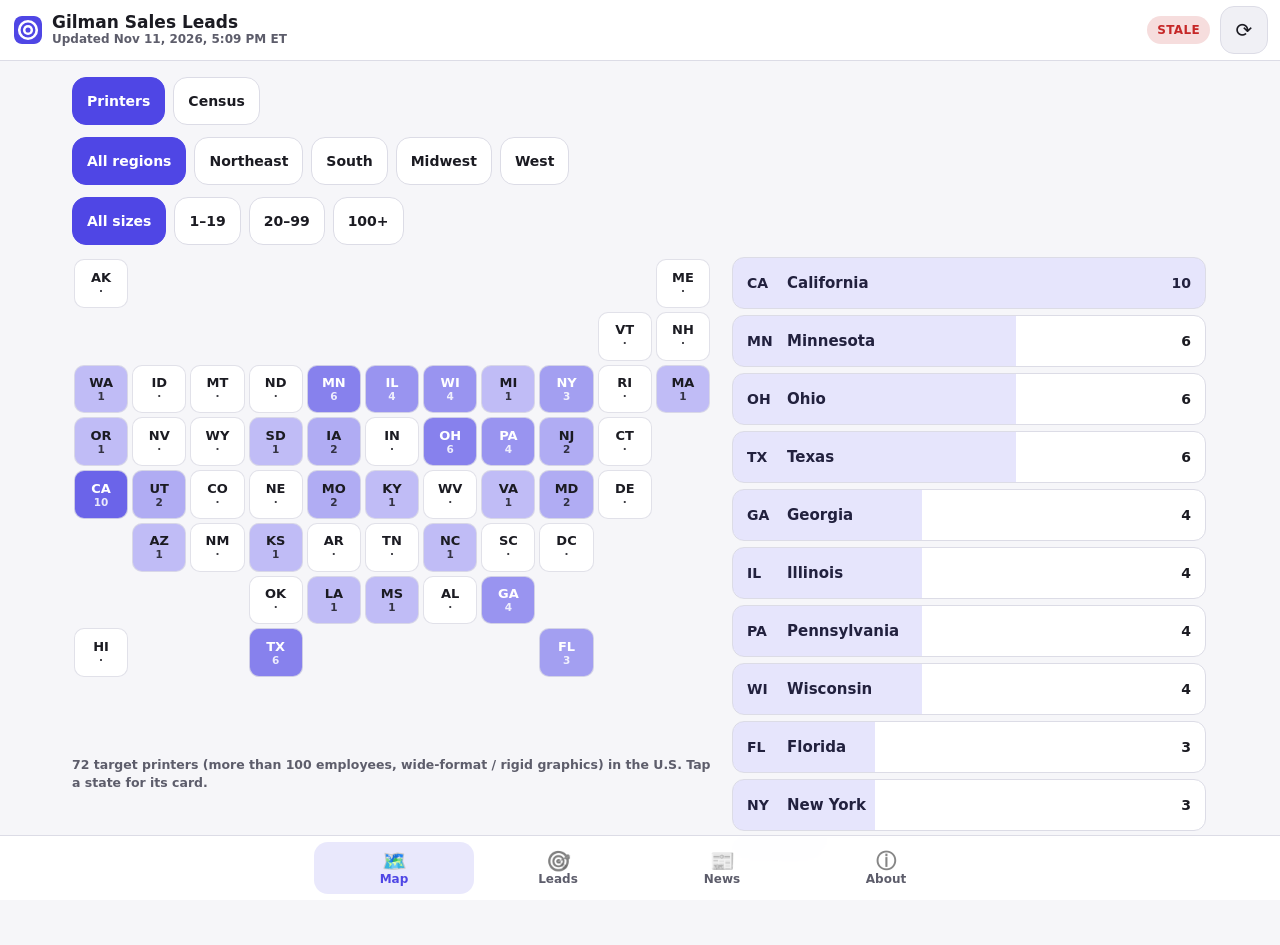
==== index.html @ c1526075 "Gilman Sales Leads v1" ====
<!doctype html>
<html lang="en">
<head>
<meta charset="utf-8">
<meta name="viewport" content="width=device-width, initial-scale=1, viewport-fit=cover">
<title>Gilman Sales Leads</title>
<meta name="description" content="Target printers, end users and chain-store news by state. Public-source facts only.">
<meta name="theme-color" content="#4f46e5" media="(prefers-color-scheme: light)">
<meta name="theme-color" content="#16161d" media="(prefers-color-scheme: dark)">
<meta name="apple-mobile-web-app-capable" content="yes">
<meta name="mobile-web-app-capable" content="yes">
<meta name="apple-mobile-web-app-title" content="Sales Leads">
<meta name="apple-mobile-web-app-status-bar-style" content="default">
<link rel="manifest" href="manifest.webmanifest">
<link rel="icon" href="icons/icon.svg" type="image/svg+xml">
<link rel="apple-touch-icon" href="icons/apple-touch-icon.png">
<link rel="stylesheet" href="app.css">
<script>try{var t=localStorage.getItem('slaTheme');document.documentElement.dataset.theme=(t==='light'||t==='dark')?t:(matchMedia('(prefers-color-scheme: dark)').matches?'dark':'light');}catch(e){}</script>
</head>
<body>
<header id="ah">
  <img src="icons/icon.svg" alt="" width="28" height="28">
  <div class="ah-t"><h1>Gilman Sales Leads</h1><span id="slUpdated" class="ah-meta">Loading…</span></div>
  <span id="slStale" class="stale-badge" title="The data file is more than 36 hours old">Stale</span>
  <button type="button" class="ibtn" id="slRefresh" aria-label="Refresh data" title="Refresh now">⟳</button>
</header>
<div id="slOffline" class="offline-note" role="status">Showing the last saved copy. The live file could not be reached, so connect to the internet to refresh.</div>

<main id="main">
  <section id="view-map" class="view" aria-label="Map">
    <div class="map-top"><div class="seg" id="slMetric" aria-label="Color the map by"></div><div class="seg" id="slMapMode" aria-label="Map or list"></div></div>
    <div class="seg" id="slRegion" aria-label="Region"></div>
    <div class="seg" id="slSize" aria-label="Census size class (employees)"></div>
    <div class="map-wrap" id="slMapWrap"><div class="map" id="slMap" role="group" aria-label="State tile map"></div></div>
    <p class="fine pan-hint" id="slPanHint">Swipe the map sideways for the East Coast, or tap List.</p>
    <ul class="state-list" id="slStateList" aria-label="States" hidden></ul>
    <p class="fine" id="slMapNote"></p>
  </section>

  <section id="view-leads" class="view" aria-label="Leads" hidden>
    <div class="tools">
      <select id="slFProduct" aria-label="Filter by Gilman product"></select>
      <select id="slFState" aria-label="Filter by state"></select>
      <select id="slFTier" aria-label="Filter by tier"></select>
      <select id="slFType" aria-label="Filter by end-user type"></select>
      <button type="button" class="btn" id="slFEvid" aria-pressed="false">With end user only</button>
      <button type="button" class="btn" id="slExport">Export CSV</button>
      <button type="button" class="btn" id="slShare" hidden>Share CSV</button>
    </div>
    <p class="fine" id="slLeadCount"></p>
    <div class="table-wrap" id="slTableWrap"><table class="ltable" id="slLeadTable">
      <thead><tr><th>Gilman product</th><th>Printer</th><th>End user</th><th>Strength</th><th>Source</th></tr></thead>
      <tbody id="slLeadBody"></tbody></table></div>
    <ul class="lcards" id="slLeadCards" aria-label="Leads"></ul>
  </section>

  <section id="view-news" class="view" aria-label="News" hidden>
    <div class="tools">
      <select id="slNState" aria-label="Filter news by state"></select>
      <select id="slNType" aria-label="Filter news by type"></select>
      <select id="slNSeg" aria-label="Filter news by segment"></select>
    </div>
    <p class="fine" id="slNewsCount"></p>
    <ul class="news" id="slNewsList"></ul>
  </section>

  <section id="view-about" class="view" aria-label="About" hidden>
    <div class="about-card">
      <img src="icons/icon.svg" alt="" width="56" height="56">
      <div><h2>Gilman Sales Leads</h2><p class="fine">Version <b id="slVersion"></b> · data updated <b id="slAboutUpdated">—</b></p></div>
    </div>
    <dl class="kv" id="slAboutStats"></dl>
    <h3>Appearance</h3>
    <div class="seg" id="slTheme" aria-label="Theme"></div>
    <h3>Sources</h3>
    <ul class="sources" id="slSources"></ul>
    <p class="fine">Tiers: A = the printer's own site shows rigid-board or flatbed work; B = site shows POP, display or sign graphics; C = on the Wide-format Impressions list but the site could not be checked. Strength: case study and project pages are stronger evidence than a logo on a client wall. Every product fit is a suggestion.</p>
    <h3>Install on your phone</h3>
    <p class="fine"><b>Android (Chrome):</b> open the link, tap the ⋮ menu, then “Install app” (or “Add to Home screen”). It opens full screen from its own icon and works offline. <b>iPhone / iPad (Safari):</b> tap Share, then “Add to Home Screen”.</p>
    <h3>Legal</h3>
    <p class="notice" id="slNotice"></p>
    <p class="fine">Public-source facts only, each with a source link. No contact names, emails, phone numbers or private notes are stored.</p>
  </section>
</main>

<div id="sheetBack" hidden></div>
<aside id="slCard" class="sheet" role="dialog" aria-modal="false" aria-label="State card" hidden></aside>

<nav id="tabs" role="tablist" aria-label="Sections">
  <button type="button" role="tab" data-tab="map"><i aria-hidden="true">🗺️</i><span>Map</span></button>
  <button type="button" role="tab" data-tab="leads"><i aria-hidden="true">🎯</i><span>Leads</span></button>
  <button type="button" role="tab" data-tab="news"><i aria-hidden="true">📰</i><span>News</span></button>
  <button type="button" role="tab" data-tab="about"><i aria-hidden="true">ⓘ</i><span>About</span></button>
</nav>
<div id="toast" role="status" aria-live="polite" hidden></div>
<script src="app.js"></script>
</body>
</html>
---- app.css ----
/* Gilman Sales Leads v1 — phone-first (Android + iOS), iPad two-pane. Tap targets ≥ 48px (Android 48dp). */
:root {
  --bg: #f6f6f9; --surface: #ffffff; --surface2: #f0f0f5; --text: #1b1b22; --muted: #5d5d6b; --line: #dcdce6;
  --accent: #4f46e5; --accent-ink: #ffffff; --danger: #c62828; --tap: 48px;
  --sat: env(safe-area-inset-top, 0px); --sab: env(safe-area-inset-bottom, 0px); --sal: env(safe-area-inset-left, 0px); --sar: env(safe-area-inset-right, 0px);
  --tabh: 64px; --font: system-ui, -apple-system, "Segoe UI", Roboto, "Noto Sans", sans-serif;
  color-scheme: light;
}
:root[data-theme="dark"] {
  --bg: #0f0f14; --surface: #18181f; --surface2: #23232c; --text: #ececf1; --muted: #a6a6b5; --line: #33333f;
  --accent: #7c74ff; --danger: #ff6b6b; color-scheme: dark;
}
* { box-sizing: border-box; -webkit-tap-highlight-color: transparent; }
html { -webkit-text-size-adjust: 100%; text-size-adjust: 100%; }
body { margin: 0; background: var(--bg); color: var(--text); font: 500 15px/1.4 var(--font); min-height: 100vh; min-height: 100dvh;
  padding: 0 var(--sar) calc(var(--tabh) + var(--sab)) var(--sal); overscroll-behavior-y: contain; }
body.sheet-open { overflow: hidden; }
a { color: var(--accent); }
[hidden] { display: none !important; }
button, select { font: inherit; color: inherit; }

/* header (sticky, below the status bar / notch) */
#ah { position: sticky; top: 0; z-index: 20; display: flex; align-items: center; gap: 10px; padding: calc(6px + var(--sat)) 12px 6px 14px; min-height: calc(60px + var(--sat));
  background: color-mix(in srgb, var(--surface) 92%, transparent); backdrop-filter: saturate(1.4) blur(10px); -webkit-backdrop-filter: saturate(1.4) blur(10px); border-bottom: 1px solid var(--line); }
#ah img { border-radius: 8px; flex: none; }
.ah-t { min-width: 0; flex: 1; display: flex; flex-direction: column; }
.ah-t h1 { margin: 0; font: 800 17px/1.2 var(--font); white-space: nowrap; overflow: hidden; text-overflow: ellipsis; }
.ah-meta { font: 600 12px/1.3 var(--font); color: var(--muted); white-space: nowrap; overflow: hidden; text-overflow: ellipsis; }
.stale-badge { display: none; align-items: center; min-height: 28px; padding: 0 10px; border-radius: 14px; flex: none;
  background: color-mix(in srgb, var(--danger) 16%, var(--surface)); color: var(--danger); font: 800 12px/1 var(--font); letter-spacing: .03em; text-transform: uppercase; }
body.stale .stale-badge { display: inline-flex; }
.ibtn { min-width: var(--tap); min-height: var(--tap); border-radius: 14px; border: 1px solid var(--line); background: var(--surface2); font-size: 20px; line-height: 1; display: inline-grid; place-items: center; flex: none; touch-action: manipulation; cursor: pointer; }
.offline-note { display: none; margin: 10px 14px 0; padding: 10px 12px; border-radius: 12px; background: color-mix(in srgb, var(--accent) 14%, var(--surface)); font: 600 13px/1.35 var(--font); }
body.offline .offline-note { display: block; }

main { max-width: 1180px; margin: 0 auto; padding: 12px 14px 20px; }
.view { display: flex; flex-direction: column; gap: 12px; }
.seg, .tools { display: flex; flex-wrap: wrap; gap: 8px; align-items: center; }
.seg button, .btn, .tools select {
  min-height: var(--tap); min-width: var(--tap); padding: 0 14px; border-radius: 14px; border: 1px solid var(--line);
  background: var(--surface); color: var(--text); font: 650 14px/1 var(--font); touch-action: manipulation; cursor: pointer; }
.seg button.on, .btn.on { background: var(--accent); border-color: var(--accent); color: var(--accent-ink); }
.btn.wide { width: 100%; }
.tools select { flex: 1 1 160px; min-width: 0; padding: 0 10px; }
.tools .btn { flex: 1 1 auto; }
.fine { margin: 0; font: 600 12.5px/1.45 var(--font); color: var(--muted); }
.sub { font: 600 12.5px/1.4 var(--font); color: var(--muted); }
.empty { padding: 14px; color: var(--muted); font: 600 14px/1.4 var(--font); list-style: none; }
.none { color: var(--muted); }

/* phones: filter chips scroll sideways in one row instead of wrapping */
.map-top { display: flex; gap: 8px; flex-wrap: wrap; }
@media (max-width: 699.98px) {
  #slRegion, #slSize { flex-wrap: nowrap; overflow-x: auto; -webkit-overflow-scrolling: touch; margin: 0 -14px; padding: 0 14px 2px; scrollbar-width: none; }
  #slRegion::-webkit-scrollbar, #slSize::-webkit-scrollbar { display: none; }
  #slRegion button, #slSize button { flex: none; }
  .map-top .seg { flex-wrap: nowrap; }
  #slMetric { flex: 1; } #slMetric button { flex: 1; padding: 0 8px; }
}
.pan-hint { display: none; }
@media (max-width: 620px) { .pan-hint { display: block; } }
/* map: 48px tiles; on a phone the map pans sideways (or use List) */
.map-wrap { overflow-x: auto; -webkit-overflow-scrolling: touch; padding: 2px 2px 8px; margin: 0 -14px; padding-left: 14px; padding-right: 14px; scroll-snap-type: x proximity; }
.map { display: grid; grid-template-columns: repeat(11, minmax(48px, 1fr)); grid-template-rows: repeat(8, minmax(48px, auto)); gap: 4px; width: max(100%, calc(11 * 48px + 40px)); max-width: 680px; }
.tile { min-height: 48px; min-width: 48px; aspect-ratio: 1 / .9; border-radius: 10px; border: 1px solid color-mix(in srgb, var(--line) 85%, transparent);
  background: color-mix(in srgb, var(--accent) var(--p, 0%), var(--surface)); color: var(--text); display: flex; flex-direction: column; align-items: center; justify-content: center; gap: 2px;
  font: 800 13px/1 var(--font); padding: 0; touch-action: manipulation; cursor: pointer; }
.tile small { font: 650 10.5px/1 var(--font); opacity: .85; font-variant-numeric: tabular-nums; }
.tile.hot { color: #fff; }
.tile.dim { opacity: .28; }
.tile.sel { outline: 3px solid var(--text); outline-offset: 1px; }
.state-list { list-style: none; margin: 0; padding: 0; display: grid; grid-template-columns: repeat(auto-fill, minmax(260px, 1fr)); gap: 6px; }
.state-list button { position: relative; overflow: hidden; width: 100%; min-height: 52px; display: flex; align-items: center; gap: 10px; padding: 0 14px; border-radius: 12px; border: 1px solid var(--line); background: var(--surface); text-align: left; cursor: pointer; }
.state-list button i { position: absolute; left: 0; top: 0; bottom: 0; width: var(--w); background: color-mix(in srgb, var(--accent) 14%, transparent); pointer-events: none; }
.state-list button.sel { border-color: var(--accent); }
.sl-st { font: 800 14px var(--font); width: 30px; position: relative; } .sl-nm { flex: 1; font-weight: 650; position: relative; } .sl-v { font: 800 14px var(--font); font-variant-numeric: tabular-nums; position: relative; }

/* chips */
.chip { display: inline-flex; align-items: center; min-height: 22px; padding: 0 8px; border-radius: 11px; font: 750 11.5px/1 var(--font); white-space: nowrap;
  background: color-mix(in srgb, var(--line) 60%, transparent); color: var(--text); }
.chip.tier-A, .chip.str-case { background: color-mix(in srgb, #16a34a 24%, var(--surface)); }
.chip.tier-B, .chip.str-project { background: color-mix(in srgb, var(--accent) 24%, var(--surface)); }
.chip.tier-C, .chip.str-no { background: color-mix(in srgb, var(--muted) 20%, var(--surface)); }
.chip.str-client, .chip.str-company { background: color-mix(in srgb, #d97706 24%, var(--surface)); }
.chip.type-opening { background: color-mix(in srgb, #16a34a 26%, var(--surface)); }
.chip.type-remodel { background: color-mix(in srgb, #7c3aed 24%, var(--surface)); }
.chip.type-acquisition { background: color-mix(in srgb, #0284c7 26%, var(--surface)); }
.chip.type-expansion { background: color-mix(in srgb, #d97706 26%, var(--surface)); }
.chip.type-closing { background: color-mix(in srgb, var(--danger) 24%, var(--surface)); }

/* leads: cards on phones, table from 700px */
.table-wrap { overflow: auto; -webkit-overflow-scrolling: touch; border: 1px solid var(--line); border-radius: 14px; background: var(--surface); }
.ltable, .ctable { width: 100%; border-collapse: collapse; font: 600 13.5px/1.35 var(--font); }
.ltable th, .ltable td, .ctable th, .ctable td { padding: 9px 10px; text-align: left; border-bottom: 1px solid var(--line); vertical-align: top; }
.ltable th, .ctable th { position: sticky; top: 0; background: var(--surface2); font-size: 11px; letter-spacing: .04em; text-transform: uppercase; color: var(--muted); white-space: nowrap; z-index: 1; }
.ltable td.prod { font-weight: 800; }
.ctable td:not(:first-child), .ctable th:not(:first-child) { text-align: right; font-variant-numeric: tabular-nums; }
.code { color: var(--muted); font-size: 11px; }
.sug { display: block; font: 600 11px/1.2 var(--font); color: var(--muted); }
.srclink { display: inline-flex; align-items: center; min-height: 48px; min-width: 48px; padding: 0 8px; font-weight: 750; white-space: nowrap; }
.lcards { list-style: none; margin: 0; padding: 0; display: none; flex-direction: column; gap: 10px; }
.lcard { background: var(--surface); border: 1px solid var(--line); border-radius: 16px; padding: 12px 14px 4px; display: flex; flex-direction: column; gap: 6px; }
.lc-top { display: flex; align-items: center; gap: 8px; flex-wrap: wrap; }
.lc-prod { font: 800 16px/1.2 var(--font); }
.lc-top .sug { display: inline; flex: 1; }
.lc-row { display: grid; grid-template-columns: 72px 1fr; gap: 8px; font: 600 14px/1.35 var(--font); }
.lc-k { color: var(--muted); font: 700 11.5px/1.7 var(--font); text-transform: uppercase; letter-spacing: .04em; }
.lc-src { display: flex; justify-content: flex-end; border-top: 1px solid var(--line); margin-top: 4px; }
@media (max-width: 699.98px) {
  #slTableWrap { display: none; }
  .lcards { display: flex; }
}

/* news */
.news { list-style: none; margin: 0; padding: 0; display: flex; flex-direction: column; gap: 10px; }
.ni { border: 1px solid var(--line); border-radius: 14px; padding: 10px 14px; background: var(--surface); }
.ni-top { display: flex; gap: 8px; align-items: center; flex-wrap: wrap; font: 650 12px/1.2 var(--font); color: var(--muted); }
.ni-date { margin-left: auto; white-space: nowrap; }
.ni-title a { display: block; min-height: 48px; padding: 8px 0 4px; color: var(--text); text-decoration: none; font: 700 15px/1.35 var(--font); }
.ni-title a:active { color: var(--accent); }
.linked { margin-top: 4px; font: 650 12px/1.35 var(--font); color: var(--accent); }

/* about */
.about-card { display: flex; gap: 14px; align-items: center; background: var(--surface); border: 1px solid var(--line); border-radius: 16px; padding: 14px; }
.about-card img { border-radius: 14px; }
.about-card h2 { margin: 0 0 2px; font: 800 19px/1.2 var(--font); }
.view h3 { margin: 8px 0 0; font: 800 13px/1.3 var(--font); color: var(--muted); text-transform: uppercase; letter-spacing: .04em; }
.kv { margin: 0; display: grid; grid-template-columns: repeat(auto-fill, minmax(150px, 1fr)); gap: 8px; }
.kv div { background: var(--surface); border: 1px solid var(--line); border-radius: 12px; padding: 8px 12px; }
.kv dt { font: 700 11.5px/1.3 var(--font); color: var(--muted); text-transform: uppercase; letter-spacing: .04em; }
.kv dd { margin: 2px 0 0; font: 800 16px/1.3 var(--font); }
.sources { margin: 0; padding: 0; list-style: none; display: flex; flex-direction: column; gap: 6px; }
.sources li { background: var(--surface); border: 1px solid var(--line); border-radius: 12px; padding: 4px 12px 8px; }
.sources a { display: inline-flex; align-items: center; min-height: 48px; font-weight: 750; }
.notice { margin: 0; font: 600 13px/1.5 var(--font); color: var(--text); background: var(--surface); border: 1px solid var(--line); border-radius: 12px; padding: 12px; }

/* state card: bottom sheet on phones, side panel on wide screens */
#sheetBack { position: fixed; inset: 0; z-index: 54; background: rgba(0,0,0,.36); }
.sheet { position: fixed; z-index: 55; left: 0; right: 0; bottom: 0; max-height: calc(100dvh - 48px - var(--sat)); overflow: auto; -webkit-overflow-scrolling: touch; overscroll-behavior: contain;
  background: var(--surface); color: var(--text); border-radius: 22px 22px 0 0; box-shadow: 0 -12px 40px rgba(0,0,0,.22);
  padding: 0 calc(14px + var(--sar)) calc(18px + var(--sab)) calc(14px + var(--sal)); animation: up .22s cubic-bezier(.2,.8,.3,1); }
@keyframes up { from { transform: translateY(40px); opacity: .4; } to { transform: none; opacity: 1; } }
.grab { width: 40px; height: 5px; border-radius: 3px; background: var(--line); margin: 8px auto 2px; }
.card-head { position: sticky; top: 0; z-index: 2; display: flex; align-items: center; gap: 8px; padding: 6px 0 8px; background: var(--surface); }
.card-head h2 { margin: 0; flex: 1; font: 800 20px/1.2 var(--font); }
.reg { font: 650 13px var(--font); color: var(--muted); margin-left: 4px; }
.card-body { display: flex; flex-direction: column; gap: 10px; }
.card-body h4 { margin: 6px 0 0; font: 800 12.5px/1.3 var(--font); color: var(--muted); text-transform: uppercase; letter-spacing: .03em; }
.plist { list-style: none; margin: 0; padding: 0; display: flex; flex-direction: column; gap: 8px; }
.plist li { padding: 10px 12px 2px; border-radius: 12px; background: var(--bg); border: 1px solid var(--line); font: 600 14px/1.4 var(--font); }
.plist .links { display: flex; flex-wrap: wrap; gap: 0 14px; }
.plist .links a { display: inline-flex; align-items: center; min-height: 48px; font-weight: 700; font-size: 13.5px; }
@media (min-width: 900px) {
  .sheet { left: auto; top: 0; width: min(460px, 46vw); max-height: none; border-radius: 0; padding-top: var(--sat); padding-bottom: calc(var(--sab) + 18px); box-shadow: -14px 0 40px rgba(0,0,0,.18); border-left: 1px solid var(--line); animation: none; }
  .grab { display: none; }
  #sheetBack { background: rgba(0,0,0,.12); }
}

/* bottom tabs (above the Android gesture / nav bar and the iPhone home indicator) */
#tabs { position: fixed; z-index: 50; left: 0; right: 0; bottom: 0; display: flex; justify-content: center; gap: 4px;
  padding: 6px calc(8px + var(--sar)) calc(6px + var(--sab)) calc(8px + var(--sal)); background: color-mix(in srgb, var(--surface) 94%, transparent);
  backdrop-filter: saturate(1.4) blur(10px); -webkit-backdrop-filter: saturate(1.4) blur(10px); border-top: 1px solid var(--line); }
#tabs button { flex: 1 1 0; max-width: 160px; min-height: 52px; border: 0; border-radius: 14px; background: transparent; color: var(--muted);
  display: flex; flex-direction: column; align-items: center; justify-content: center; gap: 2px; font: 700 12px/1 var(--font); cursor: pointer; touch-action: manipulation; }
#tabs button i { font-style: normal; font-size: 20px; line-height: 1; filter: grayscale(1); opacity: .75; }
#tabs button.on { color: var(--accent); background: color-mix(in srgb, var(--accent) 12%, transparent); }
#tabs button.on i { filter: none; opacity: 1; }

#toast { position: fixed; z-index: 60; left: 50%; transform: translateX(-50%); bottom: calc(var(--tabh) + var(--sab) + 14px); max-width: calc(100vw - 32px);
  background: var(--text); color: var(--bg); padding: 12px 16px; border-radius: 14px; font: 650 14px/1.3 var(--font); box-shadow: 0 8px 24px rgba(0,0,0,.25); }

/* iPad / tablets */
@media (min-width: 700px) {
  main { padding: 16px 22px 24px; }
  .table-wrap#slTableWrap { max-height: none; }
}

/* wide tablets (iPad / Android tablets in landscape): map + ranked state list side by side */
@media (min-width: 1000px) {
  #view-map { display: grid; grid-template-columns: minmax(0, 640px) minmax(260px, 1fr); column-gap: 20px; row-gap: 12px; align-items: start; }
  #view-map > .map-top, #slRegion, #slSize { grid-column: 1 / -1; }
  #slMapWrap { grid-column: 1; grid-row: 4; margin: 0; padding: 2px; }
  #slStateList { grid-column: 2; grid-row: 4 / span 2; grid-template-columns: 1fr; max-height: 600px; overflow: auto; padding-right: 2px; }
  #slMapNote { grid-column: 1; grid-row: 5; }
}
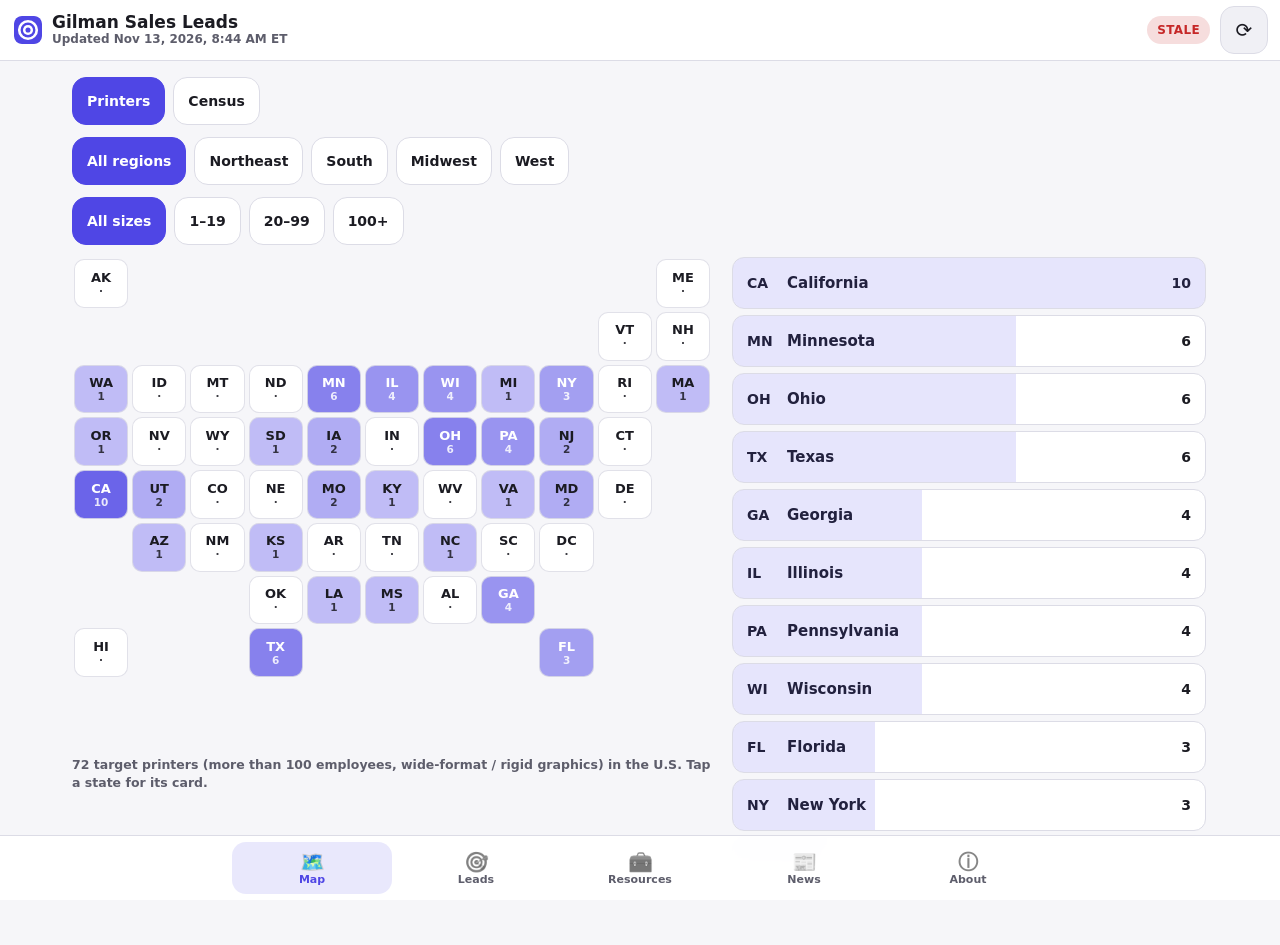
==== commit 43b79562: "Gilman Sales Leads v2: equipment & Gilman fit (printers + digital cutters, cutting/printing guide cr" ====
--- a/index.html
+++ b/index.html
@@ -43,15 +43,22 @@
       <select id="slFState" aria-label="Filter by state"></select>
       <select id="slFTier" aria-label="Filter by tier"></select>
       <select id="slFType" aria-label="Filter by end-user type"></select>
+      <select id="slFPB" aria-label="Filter by printer brand" hidden></select>
+      <select id="slFCB" aria-label="Filter by cutter brand" hidden></select>
       <button type="button" class="btn" id="slFEvid" aria-pressed="false">With end user only</button>
       <button type="button" class="btn" id="slExport">Export CSV</button>
       <button type="button" class="btn" id="slShare" hidden>Share CSV</button>
     </div>
     <p class="fine" id="slLeadCount"></p>
     <div class="table-wrap" id="slTableWrap"><table class="ltable" id="slLeadTable">
-      <thead><tr><th>Gilman product</th><th>Printer</th><th>End user</th><th>Strength</th><th>Source</th></tr></thead>
+      <thead><tr><th>Gilman product</th><th>Printer</th><th id="slEqTh">Equipment</th><th>End user</th><th>Strength</th><th>Source</th></tr></thead>
       <tbody id="slLeadBody"></tbody></table></div>
     <ul class="lcards" id="slLeadCards" aria-label="Leads"></ul>
+  </section>
+
+  <section id="view-fit" class="view" aria-label="Gilman resources by equipment" hidden>
+    <h2 class="vh">Gilman resources by equipment</h2>
+    <div id="slFitBody"></div>
   </section>
 
   <section id="view-news" class="view" aria-label="News" hidden>
@@ -79,6 +86,7 @@
     <p class="fine"><b>Android (Chrome):</b> open the link, tap the ⋮ menu, then “Install app” (or “Add to Home screen”). It opens full screen from its own icon and works offline. <b>iPhone / iPad (Safari):</b> tap Share, then “Add to Home Screen”.</p>
     <h3>Legal</h3>
     <p class="notice" id="slNotice"></p>
+    <p class="notice" id="slOemNotice"></p>
     <p class="fine">Public-source facts only, each with a source link. No contact names, emails, phone numbers or private notes are stored.</p>
   </section>
 </main>
@@ -89,6 +97,7 @@
 <nav id="tabs" role="tablist" aria-label="Sections">
   <button type="button" role="tab" data-tab="map"><i aria-hidden="true">🗺️</i><span>Map</span></button>
   <button type="button" role="tab" data-tab="leads"><i aria-hidden="true">🎯</i><span>Leads</span></button>
+  <button type="button" role="tab" data-tab="fit"><i aria-hidden="true">🧰</i><span>Resources</span></button>
   <button type="button" role="tab" data-tab="news"><i aria-hidden="true">📰</i><span>News</span></button>
   <button type="button" role="tab" data-tab="about"><i aria-hidden="true">ⓘ</i><span>About</span></button>
 </nav>
--- a/app.css
+++ b/app.css
@@ -183,3 +183,47 @@
   #slStateList { grid-column: 2; grid-row: 4 / span 2; grid-template-columns: 1fr; max-height: 600px; overflow: auto; padding-right: 2px; }
   #slMapNote { grid-column: 1; grid-row: 5; }
 }
+
+/* v2: equipment & Gilman fit */
+.eqchips { display: flex; flex-direction: column; gap: 4px; min-width: 0; }
+.eqrow { display: flex; flex-wrap: wrap; gap: 4px; align-items: center; }
+.eqk { font: 750 10.5px/1 var(--font); color: var(--muted); text-transform: uppercase; letter-spacing: .04em; width: 38px; flex: none; }
+.eq { display: inline-flex; align-items: center; gap: 4px; min-height: 24px; padding: 2px 8px; border-radius: 12px; font: 650 12px/1.2 var(--font); border: 1px solid var(--line); background: var(--surface2); max-width: 100%; }
+.eq b { font-weight: 800; }
+.eq i { font-style: normal; font-weight: 900; font-size: 11px; }
+.eq-c { background: color-mix(in srgb, #16a34a 16%, var(--surface)); border-color: color-mix(in srgb, #16a34a 45%, var(--line)); }
+.eq-c i { color: #15803d; }
+.eq-l { background: color-mix(in srgb, #d97706 14%, var(--surface)); border-color: color-mix(in srgb, #d97706 45%, var(--line)); border-style: dashed; }
+.eq-l i { color: #b45309; }
+.eq-n { color: var(--muted); font-style: italic; }
+[data-theme="dark"] .eq-c i { color: #4ade80; } [data-theme="dark"] .eq-l i { color: #fbbf24; }
+.lc-eq { align-items: start; }
+.eqcell { min-width: 180px; }
+.cf { display: inline-block; padding: 1px 6px; border-radius: 8px; font: 750 10.5px/1.4 var(--font); white-space: nowrap; }
+.cf-c { background: color-mix(in srgb, #16a34a 20%, var(--surface)); }
+.cf-l { background: color-mix(in srgb, #d97706 20%, var(--surface)); }
+.fitbtn { width: 100%; min-height: 48px; margin: 4px 0 8px; border-radius: 12px; border: 1px solid color-mix(in srgb, var(--accent) 45%, var(--line)); background: color-mix(in srgb, var(--accent) 10%, var(--surface)); color: var(--accent); font: 800 14px var(--font); cursor: pointer; touch-action: manipulation; }
+.ltable .fitbtn { width: auto; padding: 0 12px; font-size: 13px; }
+.fitpanel { border-top: 1px solid var(--line); padding: 4px 0 10px; display: flex; flex-direction: column; gap: 6px; font: 600 14px/1.4 var(--font); }
+.fitpanel h4 { margin: 8px 0 0; font: 800 12px/1.3 var(--font); text-transform: uppercase; letter-spacing: .04em; color: var(--muted); }
+.eqlist, .reslinks, .tps, .brs { list-style: none; margin: 0; padding: 0; display: flex; flex-direction: column; gap: 4px; }
+.eqi { display: flex; gap: 8px; align-items: center; justify-content: space-between; border: 1px solid var(--line); border-radius: 10px; padding: 0 0 0 10px; background: var(--surface2); }
+.srcbtn { display: inline-flex; align-items: center; justify-content: center; min-height: 48px; min-width: 48px; padding: 0 8px; font: 750 13px var(--font); white-space: nowrap; flex: none; }
+.tps li { padding: 8px 10px; border-left: 4px solid var(--accent); background: color-mix(in srgb, var(--accent) 8%, var(--surface)); border-radius: 0 10px 10px 0; font-weight: 700; }
+.reslinks a { display: flex; align-items: center; gap: 8px; min-height: 48px; padding: 4px 10px; border: 1px solid var(--line); border-radius: 10px; background: var(--surface); color: var(--text); text-decoration: none; font: 700 13.5px/1.3 var(--font); }
+.rk { flex: none; font: 800 9.5px/1 var(--font); text-transform: uppercase; letter-spacing: .05em; padding: 4px 6px; border-radius: 6px; background: var(--surface2); color: var(--muted); }
+.rk-cutting { background: color-mix(in srgb, #0284c7 20%, var(--surface)); color: var(--text); }
+.rk-qualification { background: color-mix(in srgb, #16a34a 24%, var(--surface)); color: var(--text); }
+.rk-printing, .rk-bulletin { background: color-mix(in srgb, #7c3aed 20%, var(--surface)); color: var(--text); }
+.rk-demo { background: color-mix(in srgb, #d97706 20%, var(--surface)); color: var(--text); }
+.brs li { display: flex; align-items: center; gap: 6px; justify-content: space-between; padding-left: 10px; border-left: 3px solid #16a34a; font-weight: 650; }
+.unv { border: 1px dashed var(--danger); border-radius: 12px; padding: 10px 12px; background: color-mix(in srgb, var(--danger) 8%, var(--surface)); font: 600 13px/1.4 var(--font); }
+.rcard { background: var(--surface); border: 1px solid var(--line); border-radius: 16px; padding: 10px 12px; display: flex; flex-direction: column; gap: 6px; }
+.rcard h3 { margin: 0; }
+.who summary { min-height: 48px; display: flex; align-items: center; cursor: pointer; font: 750 13.5px var(--font); color: var(--accent); }
+.who ul { list-style: none; margin: 0; padding: 0; display: flex; flex-direction: column; gap: 4px; font: 600 13px/1.35 var(--font); }
+.ug { border-top: 1px solid var(--line); padding-top: 4px; }
+.vh { margin: 0; font: 800 18px/1.25 var(--font); }
+#view-fit { display: flex; flex-direction: column; gap: 10px; }
+#view-fit[hidden] { display: none; }
+#tabs button span { font-size: 11px; }
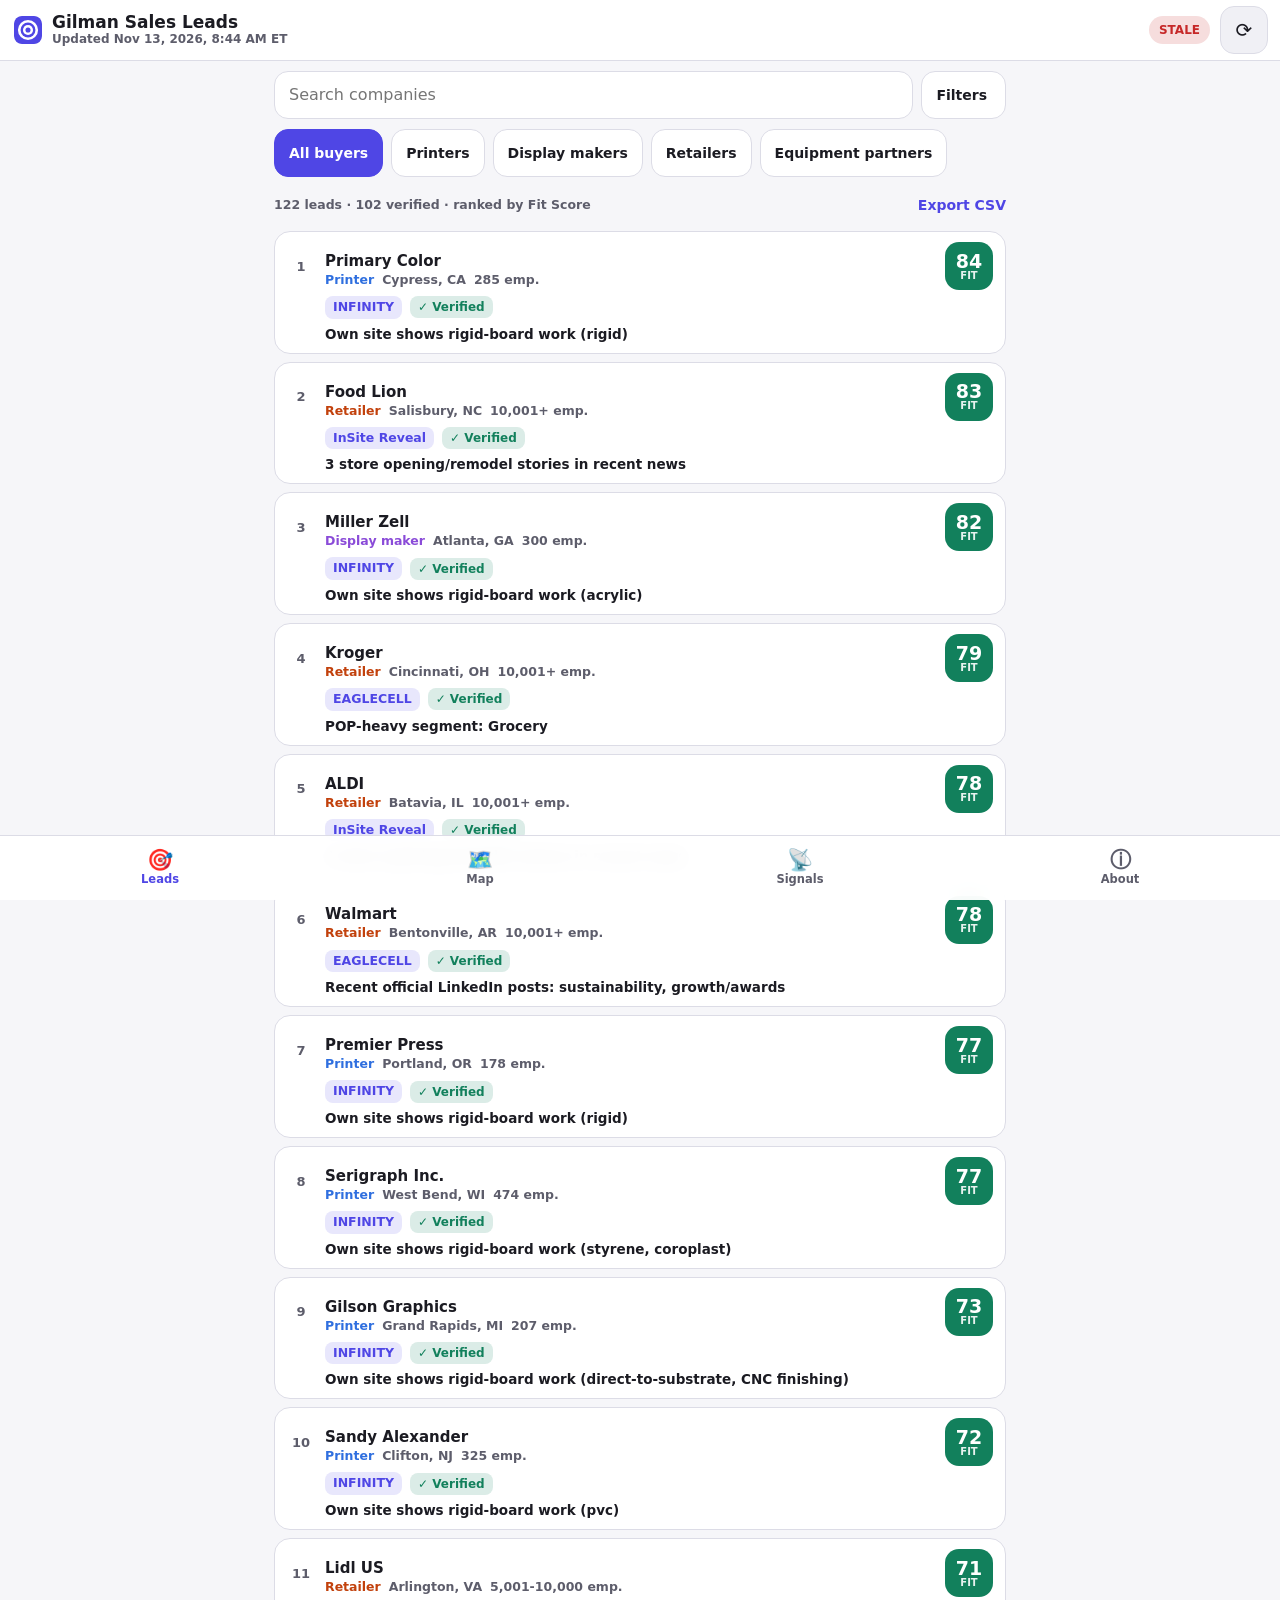
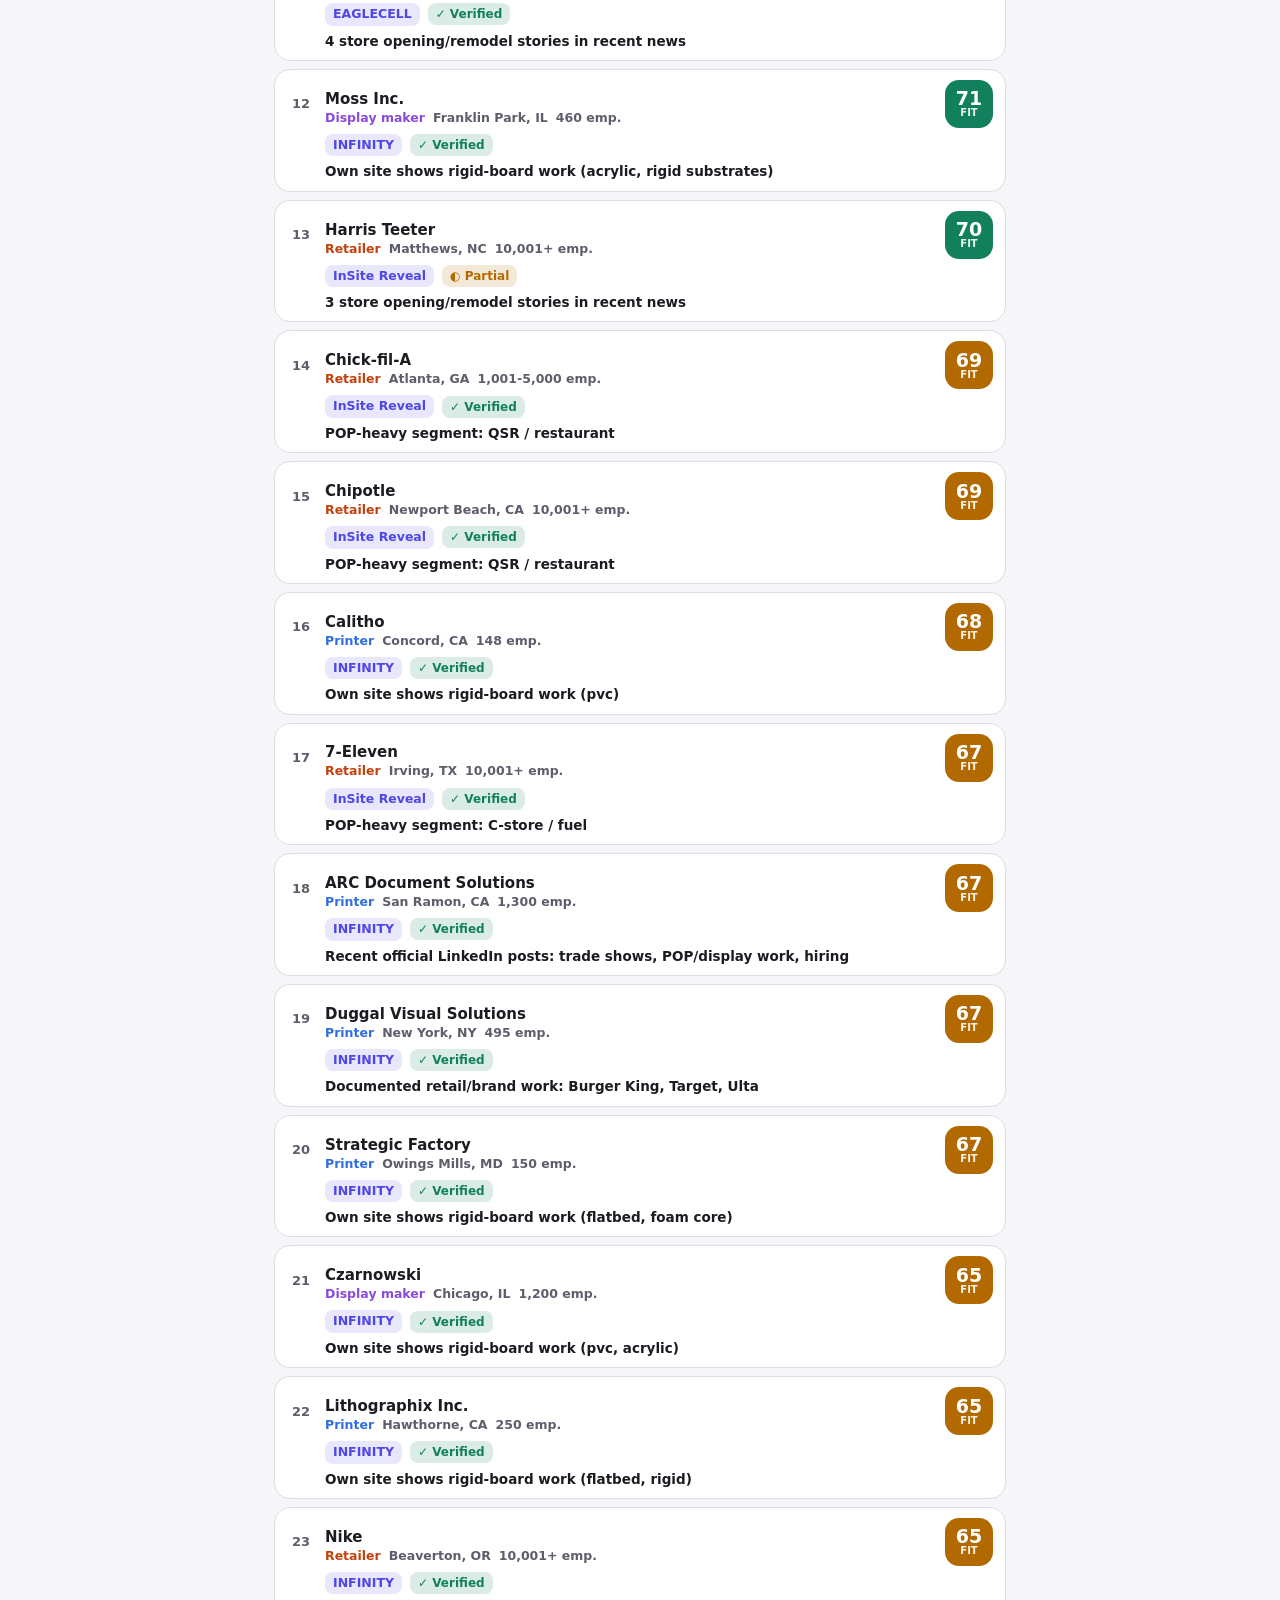
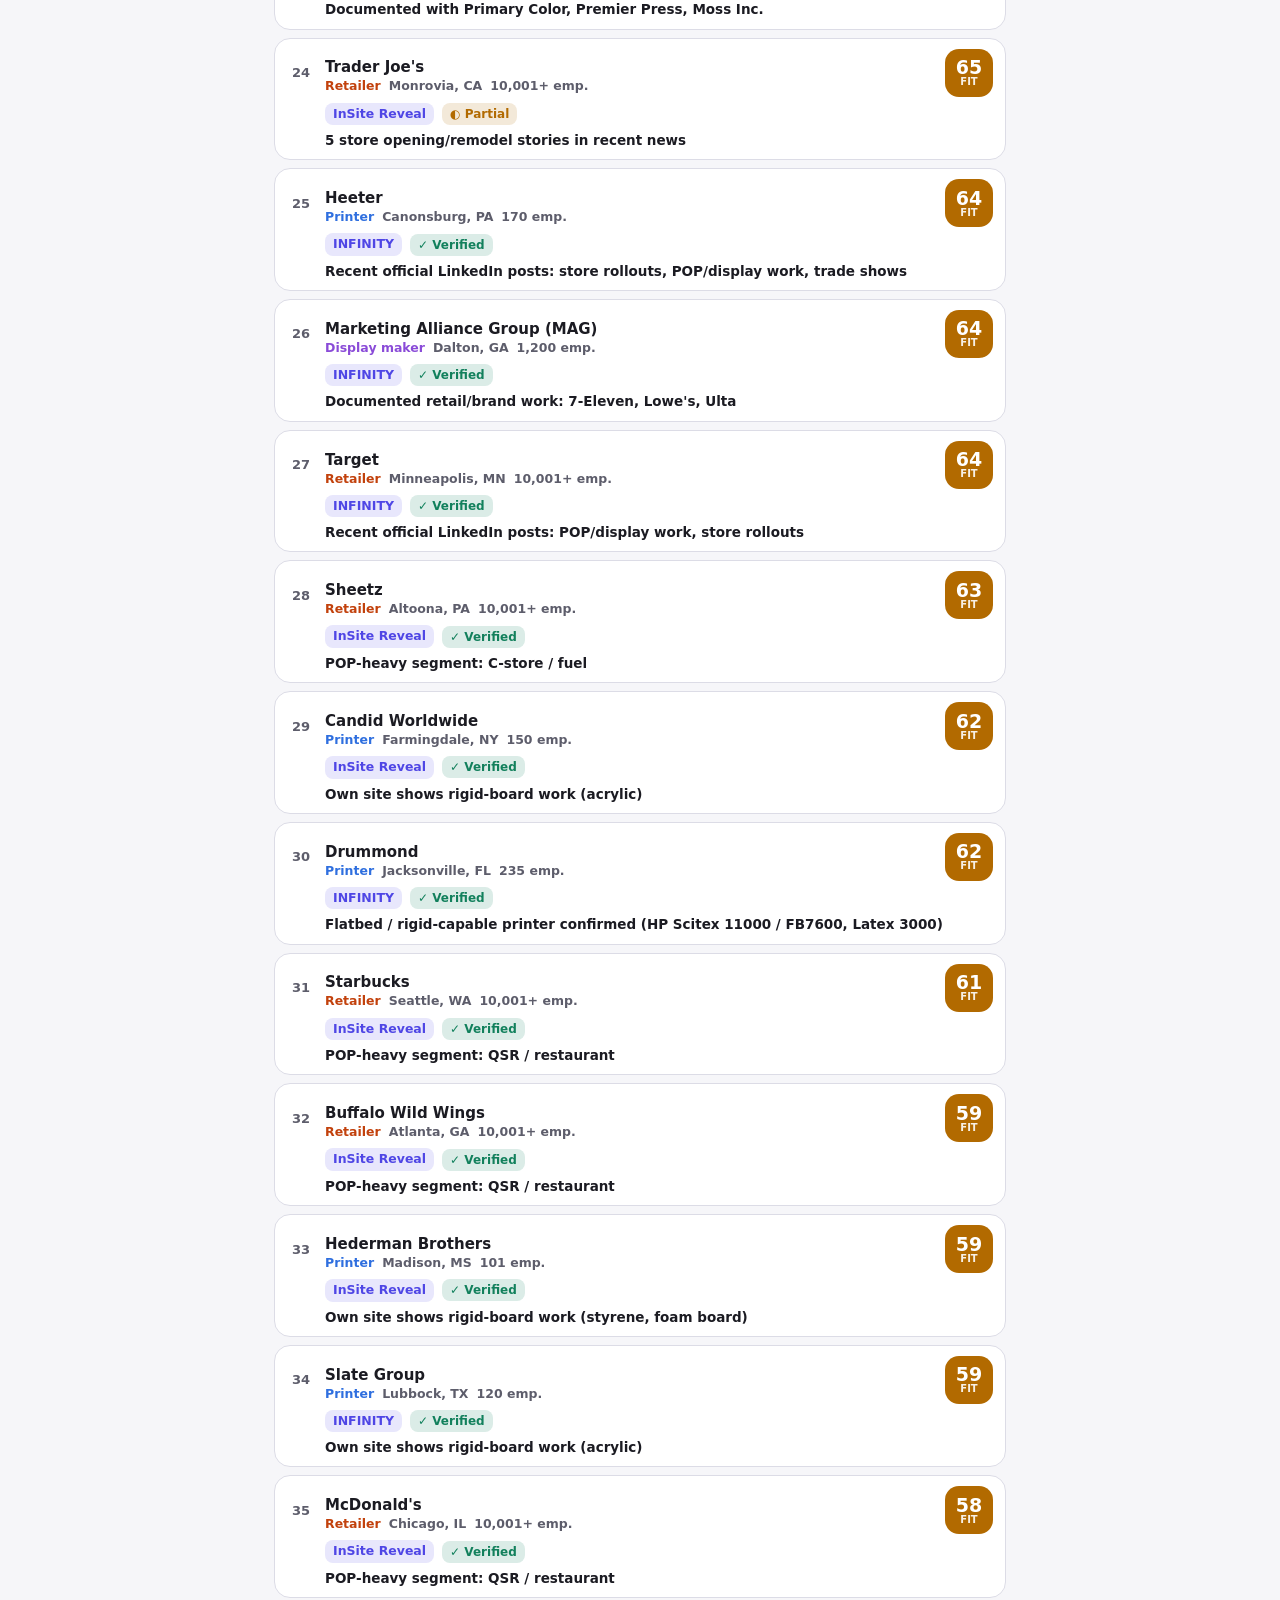
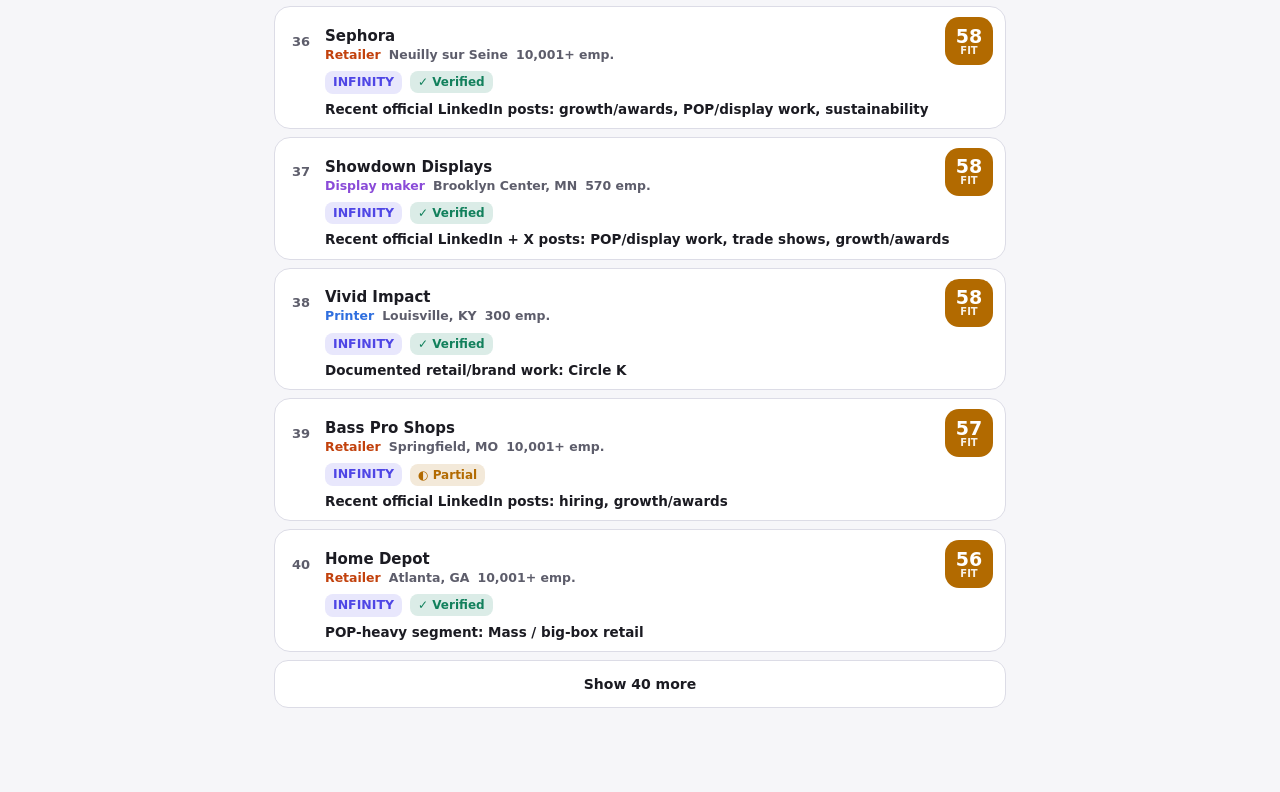
==== commit 3649a73c: "Gilman Sales Leads v3: one row per company, Fit Score, best Gilman product, verification badges, sig" ====
--- a/index.html
+++ b/index.html
@@ -4,7 +4,7 @@
 <meta charset="utf-8">
 <meta name="viewport" content="width=device-width, initial-scale=1, viewport-fit=cover">
 <title>Gilman Sales Leads</title>
-<meta name="description" content="Target printers, end users and chain-store news by state. Public-source facts only.">
+<meta name="description" content="Smart B2B lead finder for Gilman foam board: ranked printers, display makers, OEMs and retailers with verified public sources.">
 <meta name="theme-color" content="#4f46e5" media="(prefers-color-scheme: light)">
 <meta name="theme-color" content="#16161d" media="(prefers-color-scheme: dark)">
 <meta name="apple-mobile-web-app-capable" content="yes">
@@ -24,51 +24,37 @@
   <span id="slStale" class="stale-badge" title="The data file is more than 36 hours old">Stale</span>
   <button type="button" class="ibtn" id="slRefresh" aria-label="Refresh data" title="Refresh now">⟳</button>
 </header>
-<div id="slOffline" class="offline-note" role="status">Showing the last saved copy. The live file could not be reached, so connect to the internet to refresh.</div>
+<div id="slOffline" class="offline-note" role="status">Showing the last saved copy. Connect to the internet to refresh.</div>
 
 <main id="main">
-  <section id="view-map" class="view" aria-label="Map">
-    <div class="map-top"><div class="seg" id="slMetric" aria-label="Color the map by"></div><div class="seg" id="slMapMode" aria-label="Map or list"></div></div>
-    <div class="seg" id="slRegion" aria-label="Region"></div>
-    <div class="seg" id="slSize" aria-label="Census size class (employees)"></div>
-    <div class="map-wrap" id="slMapWrap"><div class="map" id="slMap" role="group" aria-label="State tile map"></div></div>
-    <p class="fine pan-hint" id="slPanHint">Swipe the map sideways for the East Coast, or tap List.</p>
-    <ul class="state-list" id="slStateList" aria-label="States" hidden></ul>
-    <p class="fine" id="slMapNote"></p>
+  <section id="view-leads" class="view" aria-label="Leads">
+    <div class="searchrow">
+      <input id="slQ" type="search" placeholder="Search companies" aria-label="Search companies" autocomplete="off">
+      <button type="button" class="btn" id="slFBtn" aria-expanded="false" aria-controls="slFilters">Filters<b id="slFCount"></b></button>
+    </div>
+    <div id="slTypeSeg" class="seg chips" aria-label="Lead type"></div>
+    <div id="slFilters" class="filters" hidden>
+      <label>Gilman product<select id="slFProduct"></select></label>
+      <label>State<select id="slFState"></select></label>
+      <label>Region<select id="slFRegion"></select></label>
+      <label>Minimum Fit Score<select id="slFMin"></select></label>
+      <button type="button" class="btn" id="slFVer" aria-pressed="false">✓ Verified only</button>
+      <button type="button" class="btn" id="slFReset">Reset</button>
+    </div>
+    <div class="countrow"><p class="fine" id="slCount"></p><button type="button" class="lnk" id="slExport">Export CSV</button></div>
+    <ol class="lcards" id="slList" aria-label="Ranked leads"></ol>
   </section>
 
-  <section id="view-leads" class="view" aria-label="Leads" hidden>
-    <div class="tools">
-      <select id="slFProduct" aria-label="Filter by Gilman product"></select>
-      <select id="slFState" aria-label="Filter by state"></select>
-      <select id="slFTier" aria-label="Filter by tier"></select>
-      <select id="slFType" aria-label="Filter by end-user type"></select>
-      <select id="slFPB" aria-label="Filter by printer brand" hidden></select>
-      <select id="slFCB" aria-label="Filter by cutter brand" hidden></select>
-      <button type="button" class="btn" id="slFEvid" aria-pressed="false">With end user only</button>
-      <button type="button" class="btn" id="slExport">Export CSV</button>
-      <button type="button" class="btn" id="slShare" hidden>Share CSV</button>
-    </div>
-    <p class="fine" id="slLeadCount"></p>
-    <div class="table-wrap" id="slTableWrap"><table class="ltable" id="slLeadTable">
-      <thead><tr><th>Gilman product</th><th>Printer</th><th id="slEqTh">Equipment</th><th>End user</th><th>Strength</th><th>Source</th></tr></thead>
-      <tbody id="slLeadBody"></tbody></table></div>
-    <ul class="lcards" id="slLeadCards" aria-label="Leads"></ul>
+  <section id="view-map" class="view" aria-label="Map" hidden>
+    <p class="fine">Leads per state (Fit Score ≥ <b id="slMapMin"></b>). Tap a state to see its leads.</p>
+    <div class="map-wrap"><div class="map" id="slMap" role="group" aria-label="State tile map"></div></div>
+    <div class="legend" id="slLegend"></div>
   </section>
 
-  <section id="view-fit" class="view" aria-label="Gilman resources by equipment" hidden>
-    <h2 class="vh">Gilman resources by equipment</h2>
-    <div id="slFitBody"></div>
-  </section>
-
-  <section id="view-news" class="view" aria-label="News" hidden>
-    <div class="tools">
-      <select id="slNState" aria-label="Filter news by state"></select>
-      <select id="slNType" aria-label="Filter news by type"></select>
-      <select id="slNSeg" aria-label="Filter news by segment"></select>
-    </div>
-    <p class="fine" id="slNewsCount"></p>
-    <ul class="news" id="slNewsList"></ul>
+  <section id="view-signals" class="view" aria-label="Signals" hidden>
+    <div id="slSigSeg" class="seg chips" aria-label="Signal type"></div>
+    <p class="fine" id="slSigCount"></p>
+    <ul class="sigs" id="slSigList"></ul>
   </section>
 
   <section id="view-about" class="view" aria-label="About" hidden>
@@ -76,29 +62,31 @@
       <img src="icons/icon.svg" alt="" width="56" height="56">
       <div><h2>Gilman Sales Leads</h2><p class="fine">Version <b id="slVersion"></b> · data updated <b id="slAboutUpdated">—</b></p></div>
     </div>
+    <p class="fine">A B2B lead finder for Gilman foam board. Every company is scored from public, verified facts and matched to the Gilman product that fits its work.</p>
+    <h3>Verification</h3>
     <dl class="kv" id="slAboutStats"></dl>
+    <div id="slBadges"></div>
+    <h3>How the Fit Score works</h3>
+    <div id="slScoring"></div>
+    <details class="removed"><summary>Removed after back-verification (<span id="slRemovedN">0</span>)</summary><ul id="slRemoved"></ul></details>
     <h3>Appearance</h3>
     <div class="seg" id="slTheme" aria-label="Theme"></div>
-    <h3>Sources</h3>
-    <ul class="sources" id="slSources"></ul>
-    <p class="fine">Tiers: A = the printer's own site shows rigid-board or flatbed work; B = site shows POP, display or sign graphics; C = on the Wide-format Impressions list but the site could not be checked. Strength: case study and project pages are stronger evidence than a logo on a client wall. Every product fit is a suggestion.</p>
     <h3>Install on your phone</h3>
-    <p class="fine"><b>Android (Chrome):</b> open the link, tap the ⋮ menu, then “Install app” (or “Add to Home screen”). It opens full screen from its own icon and works offline. <b>iPhone / iPad (Safari):</b> tap Share, then “Add to Home Screen”.</p>
+    <p class="fine"><b>iPhone / iPad (Safari):</b> tap Share, then “Add to Home Screen”. <b>Android (Chrome):</b> tap ⋮, then “Install app”. It works offline from its own icon.</p>
     <h3>Legal</h3>
     <p class="notice" id="slNotice"></p>
     <p class="notice" id="slOemNotice"></p>
-    <p class="fine">Public-source facts only, each with a source link. No contact names, emails, phone numbers or private notes are stored.</p>
+    <p class="fine">Public company facts only, each with a source link. No contact names, emails, phone numbers, individual names or private notes are stored. LinkedIn and social facts come from public company pages; no login was used.</p>
   </section>
 </main>
 
 <div id="sheetBack" hidden></div>
-<aside id="slCard" class="sheet" role="dialog" aria-modal="false" aria-label="State card" hidden></aside>
+<aside id="slSheet" class="sheet" role="dialog" aria-modal="true" aria-label="Lead detail" hidden></aside>
 
 <nav id="tabs" role="tablist" aria-label="Sections">
+  <button type="button" role="tab" data-tab="leads"><i aria-hidden="true">🎯</i><span>Leads</span></button>
   <button type="button" role="tab" data-tab="map"><i aria-hidden="true">🗺️</i><span>Map</span></button>
-  <button type="button" role="tab" data-tab="leads"><i aria-hidden="true">🎯</i><span>Leads</span></button>
-  <button type="button" role="tab" data-tab="fit"><i aria-hidden="true">🧰</i><span>Resources</span></button>
-  <button type="button" role="tab" data-tab="news"><i aria-hidden="true">📰</i><span>News</span></button>
+  <button type="button" role="tab" data-tab="signals"><i aria-hidden="true">📡</i><span>Signals</span></button>
   <button type="button" role="tab" data-tab="about"><i aria-hidden="true">ⓘ</i><span>About</span></button>
 </nav>
 <div id="toast" role="status" aria-live="polite" hidden></div>
--- a/app.css
+++ b/app.css
@@ -1,229 +1,157 @@
-/* Gilman Sales Leads v1 — phone-first (Android + iOS), iPad two-pane. Tap targets ≥ 48px (Android 48dp). */
+/* Gilman Sales Leads v3 — phone-first (iPhone 390×844 + Android), iPad centered column. Tap targets ≥ 48px. */
 :root {
   --bg: #f6f6f9; --surface: #ffffff; --surface2: #f0f0f5; --text: #1b1b22; --muted: #5d5d6b; --line: #dcdce6;
-  --accent: #4f46e5; --accent-ink: #ffffff; --danger: #c62828; --tap: 48px;
+  --accent: #4f46e5; --accent-ink: #ffffff; --danger: #c62828; --ok: #12805c; --warn: #b26a00; --tap: 48px;
   --sat: env(safe-area-inset-top, 0px); --sab: env(safe-area-inset-bottom, 0px); --sal: env(safe-area-inset-left, 0px); --sar: env(safe-area-inset-right, 0px);
-  --tabh: 64px; --font: system-ui, -apple-system, "Segoe UI", Roboto, "Noto Sans", sans-serif;
-  color-scheme: light;
+  --tabh: 64px; --font: system-ui, -apple-system, "Segoe UI", Roboto, "Noto Sans", sans-serif; color-scheme: light;
 }
-:root[data-theme="dark"] {
-  --bg: #0f0f14; --surface: #18181f; --surface2: #23232c; --text: #ececf1; --muted: #a6a6b5; --line: #33333f;
-  --accent: #7c74ff; --danger: #ff6b6b; color-scheme: dark;
-}
+:root[data-theme="dark"] { --bg: #0f0f14; --surface: #18181f; --surface2: #23232c; --text: #ececf1; --muted: #a6a6b5; --line: #33333f;
+  --accent: #7c74ff; --danger: #ff6b6b; --ok: #3ccf91; --warn: #f0a640; color-scheme: dark; }
 * { box-sizing: border-box; -webkit-tap-highlight-color: transparent; }
 html { -webkit-text-size-adjust: 100%; text-size-adjust: 100%; }
-body { margin: 0; background: var(--bg); color: var(--text); font: 500 15px/1.4 var(--font); min-height: 100vh; min-height: 100dvh;
+body { margin: 0; background: var(--bg); color: var(--text); font: 500 15px/1.4 var(--font); min-height: 100dvh;
   padding: 0 var(--sar) calc(var(--tabh) + var(--sab)) var(--sal); overscroll-behavior-y: contain; }
 body.sheet-open { overflow: hidden; }
 a { color: var(--accent); }
 [hidden] { display: none !important; }
-button, select { font: inherit; color: inherit; }
+button, select, input { font: inherit; color: inherit; }
+h3, h4 { margin: 0; }
 
-/* header (sticky, below the status bar / notch) */
-#ah { position: sticky; top: 0; z-index: 20; display: flex; align-items: center; gap: 10px; padding: calc(6px + var(--sat)) 12px 6px 14px; min-height: calc(60px + var(--sat));
+#ah { position: sticky; top: 0; z-index: 20; display: flex; align-items: center; gap: 10px; padding: calc(6px + var(--sat)) 12px 6px 14px; min-height: calc(58px + var(--sat));
   background: color-mix(in srgb, var(--surface) 92%, transparent); backdrop-filter: saturate(1.4) blur(10px); -webkit-backdrop-filter: saturate(1.4) blur(10px); border-bottom: 1px solid var(--line); }
 #ah img { border-radius: 8px; flex: none; }
 .ah-t { min-width: 0; flex: 1; display: flex; flex-direction: column; }
 .ah-t h1 { margin: 0; font: 800 17px/1.2 var(--font); white-space: nowrap; overflow: hidden; text-overflow: ellipsis; }
 .ah-meta { font: 600 12px/1.3 var(--font); color: var(--muted); white-space: nowrap; overflow: hidden; text-overflow: ellipsis; }
 .stale-badge { display: none; align-items: center; min-height: 28px; padding: 0 10px; border-radius: 14px; flex: none;
-  background: color-mix(in srgb, var(--danger) 16%, var(--surface)); color: var(--danger); font: 800 12px/1 var(--font); letter-spacing: .03em; text-transform: uppercase; }
+  background: color-mix(in srgb, var(--danger) 16%, var(--surface)); color: var(--danger); font: 800 12px/1 var(--font); text-transform: uppercase; }
 body.stale .stale-badge { display: inline-flex; }
-.ibtn { min-width: var(--tap); min-height: var(--tap); border-radius: 14px; border: 1px solid var(--line); background: var(--surface2); font-size: 20px; line-height: 1; display: inline-grid; place-items: center; flex: none; touch-action: manipulation; cursor: pointer; }
+.ibtn { min-width: var(--tap); min-height: var(--tap); border-radius: 14px; border: 1px solid var(--line); background: var(--surface2); font-size: 20px; line-height: 1; display: inline-grid; place-items: center; flex: none; cursor: pointer; touch-action: manipulation; }
 .offline-note { display: none; margin: 10px 14px 0; padding: 10px 12px; border-radius: 12px; background: color-mix(in srgb, var(--accent) 14%, var(--surface)); font: 600 13px/1.35 var(--font); }
 body.offline .offline-note { display: block; }
 
-main { max-width: 1180px; margin: 0 auto; padding: 12px 14px 20px; }
-.view { display: flex; flex-direction: column; gap: 12px; }
-.seg, .tools { display: flex; flex-wrap: wrap; gap: 8px; align-items: center; }
-.seg button, .btn, .tools select {
-  min-height: var(--tap); min-width: var(--tap); padding: 0 14px; border-radius: 14px; border: 1px solid var(--line);
-  background: var(--surface); color: var(--text); font: 650 14px/1 var(--font); touch-action: manipulation; cursor: pointer; }
-.seg button.on, .btn.on { background: var(--accent); border-color: var(--accent); color: var(--accent-ink); }
+main { max-width: 760px; margin: 0 auto; padding: 10px 14px 20px; }
+.view { display: flex; flex-direction: column; gap: 10px; }
+.fine { margin: 0; font: 600 12.5px/1.45 var(--font); color: var(--muted); }
+.sub { display: block; font: 600 12.5px/1.4 var(--font); color: var(--muted); }
+.empty { padding: 14px; color: var(--muted); font: 600 14px/1.4 var(--font); list-style: none; }
+.btn, .seg button { min-height: var(--tap); min-width: var(--tap); padding: 0 14px; border-radius: 14px; border: 1px solid var(--line);
+  background: var(--surface); color: var(--text); font: 650 14px/1 var(--font); cursor: pointer; touch-action: manipulation; display: inline-flex; align-items: center; justify-content: center; text-decoration: none; gap: 4px; }
+.btn.on, .seg button.on { background: var(--accent); border-color: var(--accent); color: var(--accent-ink); }
 .btn.wide { width: 100%; }
-.tools select { flex: 1 1 160px; min-width: 0; padding: 0 10px; }
-.tools .btn { flex: 1 1 auto; }
-.fine { margin: 0; font: 600 12.5px/1.45 var(--font); color: var(--muted); }
-.sub { font: 600 12.5px/1.4 var(--font); color: var(--muted); }
-.empty { padding: 14px; color: var(--muted); font: 600 14px/1.4 var(--font); list-style: none; }
-.none { color: var(--muted); }
+.lnk { background: none; border: 0; padding: 0; min-height: 32px; color: var(--accent); font: 700 14px/1.2 var(--font); cursor: pointer; text-align: left; }
+.seg { display: flex; gap: 8px; }
+.chips { flex-wrap: nowrap; overflow-x: auto; margin: 0 -14px; padding: 0 14px 2px; scrollbar-width: none; }
+.chips::-webkit-scrollbar { display: none; }
+.chips button { flex: none; }
 
-/* phones: filter chips scroll sideways in one row instead of wrapping */
-.map-top { display: flex; gap: 8px; flex-wrap: wrap; }
-@media (max-width: 699.98px) {
-  #slRegion, #slSize { flex-wrap: nowrap; overflow-x: auto; -webkit-overflow-scrolling: touch; margin: 0 -14px; padding: 0 14px 2px; scrollbar-width: none; }
-  #slRegion::-webkit-scrollbar, #slSize::-webkit-scrollbar { display: none; }
-  #slRegion button, #slSize button { flex: none; }
-  .map-top .seg { flex-wrap: nowrap; }
-  #slMetric { flex: 1; } #slMetric button { flex: 1; padding: 0 8px; }
-}
-.pan-hint { display: none; }
-@media (max-width: 620px) { .pan-hint { display: block; } }
-/* map: 48px tiles; on a phone the map pans sideways (or use List) */
-.map-wrap { overflow-x: auto; -webkit-overflow-scrolling: touch; padding: 2px 2px 8px; margin: 0 -14px; padding-left: 14px; padding-right: 14px; scroll-snap-type: x proximity; }
-.map { display: grid; grid-template-columns: repeat(11, minmax(48px, 1fr)); grid-template-rows: repeat(8, minmax(48px, auto)); gap: 4px; width: max(100%, calc(11 * 48px + 40px)); max-width: 680px; }
-.tile { min-height: 48px; min-width: 48px; aspect-ratio: 1 / .9; border-radius: 10px; border: 1px solid color-mix(in srgb, var(--line) 85%, transparent);
-  background: color-mix(in srgb, var(--accent) var(--p, 0%), var(--surface)); color: var(--text); display: flex; flex-direction: column; align-items: center; justify-content: center; gap: 2px;
-  font: 800 13px/1 var(--font); padding: 0; touch-action: manipulation; cursor: pointer; }
-.tile small { font: 650 10.5px/1 var(--font); opacity: .85; font-variant-numeric: tabular-nums; }
-.tile.hot { color: #fff; }
-.tile.dim { opacity: .28; }
-.tile.sel { outline: 3px solid var(--text); outline-offset: 1px; }
-.state-list { list-style: none; margin: 0; padding: 0; display: grid; grid-template-columns: repeat(auto-fill, minmax(260px, 1fr)); gap: 6px; }
-.state-list button { position: relative; overflow: hidden; width: 100%; min-height: 52px; display: flex; align-items: center; gap: 10px; padding: 0 14px; border-radius: 12px; border: 1px solid var(--line); background: var(--surface); text-align: left; cursor: pointer; }
-.state-list button i { position: absolute; left: 0; top: 0; bottom: 0; width: var(--w); background: color-mix(in srgb, var(--accent) 14%, transparent); pointer-events: none; }
-.state-list button.sel { border-color: var(--accent); }
-.sl-st { font: 800 14px var(--font); width: 30px; position: relative; } .sl-nm { flex: 1; font-weight: 650; position: relative; } .sl-v { font: 800 14px var(--font); font-variant-numeric: tabular-nums; position: relative; }
+.searchrow { display: flex; gap: 8px; }
+.searchrow input { flex: 1; min-width: 0; min-height: var(--tap); border-radius: 14px; border: 1px solid var(--line); background: var(--surface); padding: 0 14px; font-size: 16px; }
+.filters { display: grid; grid-template-columns: 1fr 1fr; gap: 10px; padding: 12px; border: 1px solid var(--line); border-radius: 16px; background: var(--surface); }
+.filters label { display: flex; flex-direction: column; gap: 4px; font: 700 12px/1.2 var(--font); color: var(--muted); }
+.filters select { min-height: var(--tap); border-radius: 12px; border: 1px solid var(--line); background: var(--surface2); padding: 0 10px; font: 600 15px/1 var(--font); color: var(--text); }
+.countrow { display: flex; justify-content: space-between; align-items: center; gap: 8px; }
 
-/* chips */
-.chip { display: inline-flex; align-items: center; min-height: 22px; padding: 0 8px; border-radius: 11px; font: 750 11.5px/1 var(--font); white-space: nowrap;
-  background: color-mix(in srgb, var(--line) 60%, transparent); color: var(--text); }
-.chip.tier-A, .chip.str-case { background: color-mix(in srgb, #16a34a 24%, var(--surface)); }
-.chip.tier-B, .chip.str-project { background: color-mix(in srgb, var(--accent) 24%, var(--surface)); }
-.chip.tier-C, .chip.str-no { background: color-mix(in srgb, var(--muted) 20%, var(--surface)); }
-.chip.str-client, .chip.str-company { background: color-mix(in srgb, #d97706 24%, var(--surface)); }
-.chip.type-opening { background: color-mix(in srgb, #16a34a 26%, var(--surface)); }
-.chip.type-remodel { background: color-mix(in srgb, #7c3aed 24%, var(--surface)); }
-.chip.type-acquisition { background: color-mix(in srgb, #0284c7 26%, var(--surface)); }
-.chip.type-expansion { background: color-mix(in srgb, #d97706 26%, var(--surface)); }
-.chip.type-closing { background: color-mix(in srgb, var(--danger) 24%, var(--surface)); }
+.lcards { list-style: none; margin: 0; padding: 0; display: flex; flex-direction: column; gap: 8px; }
+.lcard { background: var(--surface); border: 1px solid var(--line); border-radius: 16px; padding: 10px 12px; cursor: pointer; display: flex; flex-direction: column; gap: 6px; }
+.lcard:active { transform: scale(.995); background: var(--surface2); }
+.lcard:focus-visible { outline: 3px solid var(--accent); outline-offset: 1px; }
+.lc-top { display: flex; align-items: center; gap: 10px; }
+.rank { flex: none; width: 28px; text-align: center; font: 800 13px/1 var(--font); color: var(--muted); }
+.lc-name { flex: 1; min-width: 0; }
+.lc-name h3 { font: 750 16px/1.25 var(--font); white-space: nowrap; overflow: hidden; text-overflow: ellipsis; }
+.lc-meta { display: flex; flex-wrap: nowrap; overflow: hidden; white-space: nowrap; gap: 4px 8px; font: 600 12.5px/1.3 var(--font); color: var(--muted); margin-top: 2px; }
+.tp { font-weight: 750; }
+.tp-printer { color: #2f6fdf; } .tp-oem { color: #8a4bd8; } .tp-retailer { color: #c2410c; } .tp-equipment_oem { color: #0e7f86; }
+.score { flex: none; width: 48px; height: 48px; border-radius: 14px; display: flex; flex-direction: column; align-items: center; justify-content: center; color: #fff; }
+.score b { font: 850 19px/1 var(--font); } .score small { font: 700 10px/1 var(--font); opacity: .9; text-transform: uppercase; }
+.score.big { width: 58px; height: 58px; } .score.big b { font-size: 23px; }
+.sc-hi { background: #12805c; } .sc-md { background: #b26a00; } .sc-lo { background: #6b6b7a; }
+.lc-prod { display: flex; align-items: center; gap: 8px; flex-wrap: wrap; padding-left: 38px; }
+.prod { font: 750 12.5px/1 var(--font); padding: 5px 8px; border-radius: 8px; background: color-mix(in srgb, var(--accent) 13%, var(--surface)); color: var(--accent); text-decoration: none; }
+.prod.big { font-size: 15px; padding: 7px 10px; }
+.vb { font: 750 12px/1 var(--font); padding: 5px 8px; border-radius: 8px; }
+.vb-verified { background: color-mix(in srgb, var(--ok) 15%, var(--surface)); color: var(--ok); }
+.vb-partial { background: color-mix(in srgb, var(--warn) 15%, var(--surface)); color: var(--warn); }
+.vb-unverified { background: var(--surface2); color: var(--muted); }
+.lc-why { margin: 0; padding-left: 38px; font: 550 13.5px/1.35 var(--font); color: var(--text); display: -webkit-box; -webkit-line-clamp: 2; -webkit-box-orient: vertical; overflow: hidden; }
+.more { list-style: none; }
 
-/* leads: cards on phones, table from 700px */
-.table-wrap { overflow: auto; -webkit-overflow-scrolling: touch; border: 1px solid var(--line); border-radius: 14px; background: var(--surface); }
-.ltable, .ctable { width: 100%; border-collapse: collapse; font: 600 13.5px/1.35 var(--font); }
-.ltable th, .ltable td, .ctable th, .ctable td { padding: 9px 10px; text-align: left; border-bottom: 1px solid var(--line); vertical-align: top; }
-.ltable th, .ctable th { position: sticky; top: 0; background: var(--surface2); font-size: 11px; letter-spacing: .04em; text-transform: uppercase; color: var(--muted); white-space: nowrap; z-index: 1; }
-.ltable td.prod { font-weight: 800; }
-.ctable td:not(:first-child), .ctable th:not(:first-child) { text-align: right; font-variant-numeric: tabular-nums; }
-.code { color: var(--muted); font-size: 11px; }
-.sug { display: block; font: 600 11px/1.2 var(--font); color: var(--muted); }
-.srclink { display: inline-flex; align-items: center; min-height: 48px; min-width: 48px; padding: 0 8px; font-weight: 750; white-space: nowrap; }
-.lcards { list-style: none; margin: 0; padding: 0; display: none; flex-direction: column; gap: 10px; }
-.lcard { background: var(--surface); border: 1px solid var(--line); border-radius: 16px; padding: 12px 14px 4px; display: flex; flex-direction: column; gap: 6px; }
-.lc-top { display: flex; align-items: center; gap: 8px; flex-wrap: wrap; }
-.lc-prod { font: 800 16px/1.2 var(--font); }
-.lc-top .sug { display: inline; flex: 1; }
-.lc-row { display: grid; grid-template-columns: 72px 1fr; gap: 8px; font: 600 14px/1.35 var(--font); }
-.lc-k { color: var(--muted); font: 700 11.5px/1.7 var(--font); text-transform: uppercase; letter-spacing: .04em; }
-.lc-src { display: flex; justify-content: flex-end; border-top: 1px solid var(--line); margin-top: 4px; }
-@media (max-width: 699.98px) {
-  #slTableWrap { display: none; }
-  .lcards { display: flex; }
-}
+/* detail sheet */
+#sheetBack { position: fixed; inset: 0; z-index: 40; background: rgba(0,0,0,.35); }
+.sheet { position: fixed; z-index: 41; left: 0; right: 0; bottom: 0; top: calc(var(--sat) + 28px); max-width: 760px; margin: 0 auto; background: var(--bg); border-radius: 20px 20px 0 0;
+  overflow-y: auto; -webkit-overflow-scrolling: touch; overscroll-behavior: contain; box-shadow: 0 -8px 30px rgba(0,0,0,.2); padding-bottom: calc(20px + var(--sab)); }
+.sh-head { position: sticky; top: 0; z-index: 2; display: flex; gap: 10px; align-items: center; padding: 10px 12px; background: var(--surface); border-bottom: 1px solid var(--line); border-radius: 20px 20px 0 0; }
+.sh-t { flex: 1; min-width: 0; } .sh-t .lc-meta { flex-wrap: wrap; white-space: normal; } .sh-t h2 { margin: 0; font: 800 18px/1.2 var(--font); }
+.sh-body { padding: 12px 14px; display: flex; flex-direction: column; gap: 10px; }
+.sh-body h4 { font: 800 13px/1.2 var(--font); text-transform: uppercase; letter-spacing: .04em; color: var(--muted); margin-top: 6px; display: flex; align-items: center; gap: 8px; }
+.why { margin: 0; padding-left: 20px; display: flex; flex-direction: column; gap: 4px; font: 600 14.5px/1.4 var(--font); }
+.note { margin: 0; padding: 10px 12px; border-radius: 12px; background: color-mix(in srgb, var(--warn) 12%, var(--surface)); font: 600 13px/1.4 var(--font); }
+.bestbox { border: 1px solid color-mix(in srgb, var(--accent) 35%, var(--line)); background: color-mix(in srgb, var(--accent) 6%, var(--surface)); border-radius: 16px; padding: 12px; display: flex; flex-direction: column; gap: 6px; }
+.bestbox p { margin: 0; font: 550 14px/1.45 var(--font); }
+.bb-h { display: flex; justify-content: space-between; align-items: center; gap: 8px; font: 800 12px/1 var(--font); text-transform: uppercase; color: var(--muted); }
+.proof { font-size: 13.5px !important; }
+.src { font: 700 13px/1 var(--font); white-space: nowrap; display: inline-flex; align-items: center; min-height: 32px; }
+.src.sq { min-width: 40px; min-height: 40px; justify-content: center; }
+.rel, .checks, .sigs, .factors, .formula, .legend-l { list-style: none; margin: 0; padding: 0; display: flex; flex-direction: column; gap: 6px; }
+.rel li { background: var(--surface); border: 1px solid var(--line); border-radius: 12px; padding: 8px 10px; font: 650 14px/1.3 var(--font); }
+.checks li { display: flex; gap: 10px; align-items: flex-start; background: var(--surface); border: 1px solid var(--line); border-radius: 12px; padding: 8px 10px; font: 600 13.5px/1.3 var(--font); }
+.checks li > div { flex: 1; min-width: 0; overflow-wrap: anywhere; }
+.ci { flex: none; width: 22px; height: 22px; border-radius: 11px; display: grid; place-items: center; font: 800 12px/1 var(--font); background: var(--surface2); color: var(--muted); }
+.ck-pass .ci { background: var(--ok); color: #fff; } .ck-fail .ci { background: var(--danger); color: #fff; } .ck-partial .ci { background: var(--warn); color: #fff; }
+.eqchips { display: flex; flex-direction: column; gap: 6px; }
+.eqrow { display: flex; flex-wrap: wrap; gap: 6px; align-items: center; }
+.eqk { font: 750 12px/1 var(--font); color: var(--muted); width: 44px; }
+.eq { display: inline-flex; gap: 4px; align-items: center; min-height: 32px; padding: 0 8px; border-radius: 8px; border: 1px solid var(--line); background: var(--surface); font: 600 12.5px/1 var(--font); color: var(--text); text-decoration: none; }
+.eq i { font-style: normal; font-weight: 800; color: var(--muted); } .eq-c i { color: var(--ok); } .eq-d { opacity: .6; } .eq-n { color: var(--muted); }
+.socs { display: flex; flex-wrap: wrap; gap: 6px; }
+.soc { display: inline-flex; align-items: center; min-height: 40px; padding: 0 12px; border-radius: 12px; border: 1px solid var(--line); background: var(--surface); font: 700 13px/1 var(--font); text-decoration: none; }
+.fxd summary { min-height: var(--tap); display: flex; align-items: center; font: 800 14px/1 var(--font); cursor: pointer; }
+.factors li { background: var(--surface); border: 1px solid var(--line); border-radius: 12px; padding: 8px 10px; }
+.fx { display: flex; justify-content: space-between; font: 700 13.5px/1.3 var(--font); }
+.bar { height: 6px; border-radius: 3px; background: var(--surface2); margin: 5px 0; overflow: hidden; } .bar i { display: block; height: 100%; background: var(--accent); }
+.cat { display: inline-block; font: 800 11px/1 var(--font); padding: 4px 7px; border-radius: 7px; background: var(--surface2); color: var(--text); text-transform: uppercase; letter-spacing: .03em; }
+.c-opening, .c-rollout { background: color-mix(in srgb, var(--ok) 16%, var(--surface)); color: var(--ok); }
+.c-pop, .c-tradeshow { background: color-mix(in srgb, var(--accent) 14%, var(--surface)); color: var(--accent); }
+.c-install, .c-growth, .c-expansion, .c-acquisition { background: color-mix(in srgb, var(--warn) 15%, var(--surface)); color: var(--warn); }
+.c-closing { background: color-mix(in srgb, var(--danger) 14%, var(--surface)); color: var(--danger); }
 
-/* news */
-.news { list-style: none; margin: 0; padding: 0; display: flex; flex-direction: column; gap: 10px; }
-.ni { border: 1px solid var(--line); border-radius: 14px; padding: 10px 14px; background: var(--surface); }
-.ni-top { display: flex; gap: 8px; align-items: center; flex-wrap: wrap; font: 650 12px/1.2 var(--font); color: var(--muted); }
-.ni-date { margin-left: auto; white-space: nowrap; }
-.ni-title a { display: block; min-height: 48px; padding: 8px 0 4px; color: var(--text); text-decoration: none; font: 700 15px/1.35 var(--font); }
-.ni-title a:active { color: var(--accent); }
-.linked { margin-top: 4px; font: 650 12px/1.35 var(--font); color: var(--accent); }
+/* signals */
+.sig { background: var(--surface); border: 1px solid var(--line); border-radius: 14px; padding: 10px 12px; display: flex; flex-direction: column; gap: 6px; }
+.sg-top { display: flex; align-items: center; gap: 8px; } .sg-top .sub { display: inline; }
+.sg-t { font: 700 14.5px/1.35 var(--font); color: var(--text); text-decoration: none; }
+.sg-co { display: flex; flex-wrap: wrap; gap: 6px; }
+.chip { min-height: 36px; padding: 0 10px; border-radius: 10px; border: 1px solid var(--line); background: var(--surface2); font: 700 13px/1 var(--font); cursor: pointer; }
+
+/* map */
+.map-wrap { background: var(--surface); border: 1px solid var(--line); border-radius: 16px; padding: 8px; }
+.map { display: grid; grid-template-columns: repeat(11, 1fr); gap: 3px; }
+.tile { aspect-ratio: 1; border: 0; border-radius: 6px; background: var(--surface2); display: flex; flex-direction: column; align-items: center; justify-content: center; padding: 0; cursor: pointer; color: var(--text); }
+.tile b { font: 800 10.5px/1 var(--font); } .tile span { font: 750 10px/1.1 var(--font); }
+.lv1 { background: color-mix(in srgb, var(--accent) 25%, var(--surface)); } .lv2 { background: color-mix(in srgb, var(--accent) 45%, var(--surface)); }
+.lv3 { background: color-mix(in srgb, var(--accent) 70%, var(--surface)); color: #fff; } .lv4 { background: var(--accent); color: #fff; }
+.legend { display: flex; gap: 6px; } .legend .tile { aspect-ratio: auto; padding: 6px 10px; font: 700 12px/1 var(--font); cursor: default; }
 
 /* about */
-.about-card { display: flex; gap: 14px; align-items: center; background: var(--surface); border: 1px solid var(--line); border-radius: 16px; padding: 14px; }
-.about-card img { border-radius: 14px; }
-.about-card h2 { margin: 0 0 2px; font: 800 19px/1.2 var(--font); }
-.view h3 { margin: 8px 0 0; font: 800 13px/1.3 var(--font); color: var(--muted); text-transform: uppercase; letter-spacing: .04em; }
-.kv { margin: 0; display: grid; grid-template-columns: repeat(auto-fill, minmax(150px, 1fr)); gap: 8px; }
-.kv div { background: var(--surface); border: 1px solid var(--line); border-radius: 12px; padding: 8px 12px; }
-.kv dt { font: 700 11.5px/1.3 var(--font); color: var(--muted); text-transform: uppercase; letter-spacing: .04em; }
-.kv dd { margin: 2px 0 0; font: 800 16px/1.3 var(--font); }
-.sources { margin: 0; padding: 0; list-style: none; display: flex; flex-direction: column; gap: 6px; }
-.sources li { background: var(--surface); border: 1px solid var(--line); border-radius: 12px; padding: 4px 12px 8px; }
-.sources a { display: inline-flex; align-items: center; min-height: 48px; font-weight: 750; }
-.notice { margin: 0; font: 600 13px/1.5 var(--font); color: var(--text); background: var(--surface); border: 1px solid var(--line); border-radius: 12px; padding: 12px; }
+.about-card { display: flex; gap: 12px; align-items: center; } .about-card h2 { margin: 0; font: 800 19px/1.2 var(--font); } .about-card img { border-radius: 12px; }
+.view h3 { font: 800 15px/1.2 var(--font); margin-top: 8px; }
+.kv { display: grid; grid-template-columns: repeat(3, 1fr); gap: 8px; margin: 0; }
+.kv > div { background: var(--surface); border: 1px solid var(--line); border-radius: 12px; padding: 8px 10px; }
+.kv dt { font: 700 11px/1.2 var(--font); color: var(--muted); text-transform: uppercase; }
+.kv dd { margin: 4px 0 0; font: 850 18px/1.1 var(--font); }
+.legend-l + .fine { margin-top: 6px; }
+.formula li { display: flex; gap: 10px; align-items: flex-start; font: 600 13.5px/1.4 var(--font); background: var(--surface); border: 1px solid var(--line); border-radius: 12px; padding: 8px 10px; }
+.formula b { flex: none; width: 34px; height: 28px; border-radius: 8px; background: var(--accent); color: #fff; display: grid; place-items: center; font: 800 13px/1 var(--font); }
+.legend-l li { font: 600 13.5px/1.4 var(--font); }
+.removed summary { min-height: var(--tap); display: flex; align-items: center; font: 800 15px/1 var(--font); cursor: pointer; }
+.removed ul { margin: 0; padding-left: 18px; display: flex; flex-direction: column; gap: 6px; font: 600 13.5px/1.4 var(--font); }
+.removed .sub { display: inline; }
+.notice { margin: 0; font: 600 12px/1.5 var(--font); color: var(--muted); padding: 10px 12px; background: var(--surface); border: 1px solid var(--line); border-radius: 12px; }
 
-/* state card: bottom sheet on phones, side panel on wide screens */
-#sheetBack { position: fixed; inset: 0; z-index: 54; background: rgba(0,0,0,.36); }
-.sheet { position: fixed; z-index: 55; left: 0; right: 0; bottom: 0; max-height: calc(100dvh - 48px - var(--sat)); overflow: auto; -webkit-overflow-scrolling: touch; overscroll-behavior: contain;
-  background: var(--surface); color: var(--text); border-radius: 22px 22px 0 0; box-shadow: 0 -12px 40px rgba(0,0,0,.22);
-  padding: 0 calc(14px + var(--sar)) calc(18px + var(--sab)) calc(14px + var(--sal)); animation: up .22s cubic-bezier(.2,.8,.3,1); }
-@keyframes up { from { transform: translateY(40px); opacity: .4; } to { transform: none; opacity: 1; } }
-.grab { width: 40px; height: 5px; border-radius: 3px; background: var(--line); margin: 8px auto 2px; }
-.card-head { position: sticky; top: 0; z-index: 2; display: flex; align-items: center; gap: 8px; padding: 6px 0 8px; background: var(--surface); }
-.card-head h2 { margin: 0; flex: 1; font: 800 20px/1.2 var(--font); }
-.reg { font: 650 13px var(--font); color: var(--muted); margin-left: 4px; }
-.card-body { display: flex; flex-direction: column; gap: 10px; }
-.card-body h4 { margin: 6px 0 0; font: 800 12.5px/1.3 var(--font); color: var(--muted); text-transform: uppercase; letter-spacing: .03em; }
-.plist { list-style: none; margin: 0; padding: 0; display: flex; flex-direction: column; gap: 8px; }
-.plist li { padding: 10px 12px 2px; border-radius: 12px; background: var(--bg); border: 1px solid var(--line); font: 600 14px/1.4 var(--font); }
-.plist .links { display: flex; flex-wrap: wrap; gap: 0 14px; }
-.plist .links a { display: inline-flex; align-items: center; min-height: 48px; font-weight: 700; font-size: 13.5px; }
-@media (min-width: 900px) {
-  .sheet { left: auto; top: 0; width: min(460px, 46vw); max-height: none; border-radius: 0; padding-top: var(--sat); padding-bottom: calc(var(--sab) + 18px); box-shadow: -14px 0 40px rgba(0,0,0,.18); border-left: 1px solid var(--line); animation: none; }
-  .grab { display: none; }
-  #sheetBack { background: rgba(0,0,0,.12); }
-}
-
-/* bottom tabs (above the Android gesture / nav bar and the iPhone home indicator) */
-#tabs { position: fixed; z-index: 50; left: 0; right: 0; bottom: 0; display: flex; justify-content: center; gap: 4px;
-  padding: 6px calc(8px + var(--sar)) calc(6px + var(--sab)) calc(8px + var(--sal)); background: color-mix(in srgb, var(--surface) 94%, transparent);
-  backdrop-filter: saturate(1.4) blur(10px); -webkit-backdrop-filter: saturate(1.4) blur(10px); border-top: 1px solid var(--line); }
-#tabs button { flex: 1 1 0; max-width: 160px; min-height: 52px; border: 0; border-radius: 14px; background: transparent; color: var(--muted);
-  display: flex; flex-direction: column; align-items: center; justify-content: center; gap: 2px; font: 700 12px/1 var(--font); cursor: pointer; touch-action: manipulation; }
-#tabs button i { font-style: normal; font-size: 20px; line-height: 1; filter: grayscale(1); opacity: .75; }
-#tabs button.on { color: var(--accent); background: color-mix(in srgb, var(--accent) 12%, transparent); }
-#tabs button.on i { filter: none; opacity: 1; }
-
-#toast { position: fixed; z-index: 60; left: 50%; transform: translateX(-50%); bottom: calc(var(--tabh) + var(--sab) + 14px); max-width: calc(100vw - 32px);
-  background: var(--text); color: var(--bg); padding: 12px 16px; border-radius: 14px; font: 650 14px/1.3 var(--font); box-shadow: 0 8px 24px rgba(0,0,0,.25); }
-
-/* iPad / tablets */
-@media (min-width: 700px) {
-  main { padding: 16px 22px 24px; }
-  .table-wrap#slTableWrap { max-height: none; }
-}
-
-/* wide tablets (iPad / Android tablets in landscape): map + ranked state list side by side */
-@media (min-width: 1000px) {
-  #view-map { display: grid; grid-template-columns: minmax(0, 640px) minmax(260px, 1fr); column-gap: 20px; row-gap: 12px; align-items: start; }
-  #view-map > .map-top, #slRegion, #slSize { grid-column: 1 / -1; }
-  #slMapWrap { grid-column: 1; grid-row: 4; margin: 0; padding: 2px; }
-  #slStateList { grid-column: 2; grid-row: 4 / span 2; grid-template-columns: 1fr; max-height: 600px; overflow: auto; padding-right: 2px; }
-  #slMapNote { grid-column: 1; grid-row: 5; }
-}
-
-/* v2: equipment & Gilman fit */
-.eqchips { display: flex; flex-direction: column; gap: 4px; min-width: 0; }
-.eqrow { display: flex; flex-wrap: wrap; gap: 4px; align-items: center; }
-.eqk { font: 750 10.5px/1 var(--font); color: var(--muted); text-transform: uppercase; letter-spacing: .04em; width: 38px; flex: none; }
-.eq { display: inline-flex; align-items: center; gap: 4px; min-height: 24px; padding: 2px 8px; border-radius: 12px; font: 650 12px/1.2 var(--font); border: 1px solid var(--line); background: var(--surface2); max-width: 100%; }
-.eq b { font-weight: 800; }
-.eq i { font-style: normal; font-weight: 900; font-size: 11px; }
-.eq-c { background: color-mix(in srgb, #16a34a 16%, var(--surface)); border-color: color-mix(in srgb, #16a34a 45%, var(--line)); }
-.eq-c i { color: #15803d; }
-.eq-l { background: color-mix(in srgb, #d97706 14%, var(--surface)); border-color: color-mix(in srgb, #d97706 45%, var(--line)); border-style: dashed; }
-.eq-l i { color: #b45309; }
-.eq-n { color: var(--muted); font-style: italic; }
-[data-theme="dark"] .eq-c i { color: #4ade80; } [data-theme="dark"] .eq-l i { color: #fbbf24; }
-.lc-eq { align-items: start; }
-.eqcell { min-width: 180px; }
-.cf { display: inline-block; padding: 1px 6px; border-radius: 8px; font: 750 10.5px/1.4 var(--font); white-space: nowrap; }
-.cf-c { background: color-mix(in srgb, #16a34a 20%, var(--surface)); }
-.cf-l { background: color-mix(in srgb, #d97706 20%, var(--surface)); }
-.fitbtn { width: 100%; min-height: 48px; margin: 4px 0 8px; border-radius: 12px; border: 1px solid color-mix(in srgb, var(--accent) 45%, var(--line)); background: color-mix(in srgb, var(--accent) 10%, var(--surface)); color: var(--accent); font: 800 14px var(--font); cursor: pointer; touch-action: manipulation; }
-.ltable .fitbtn { width: auto; padding: 0 12px; font-size: 13px; }
-.fitpanel { border-top: 1px solid var(--line); padding: 4px 0 10px; display: flex; flex-direction: column; gap: 6px; font: 600 14px/1.4 var(--font); }
-.fitpanel h4 { margin: 8px 0 0; font: 800 12px/1.3 var(--font); text-transform: uppercase; letter-spacing: .04em; color: var(--muted); }
-.eqlist, .reslinks, .tps, .brs { list-style: none; margin: 0; padding: 0; display: flex; flex-direction: column; gap: 4px; }
-.eqi { display: flex; gap: 8px; align-items: center; justify-content: space-between; border: 1px solid var(--line); border-radius: 10px; padding: 0 0 0 10px; background: var(--surface2); }
-.srcbtn { display: inline-flex; align-items: center; justify-content: center; min-height: 48px; min-width: 48px; padding: 0 8px; font: 750 13px var(--font); white-space: nowrap; flex: none; }
-.tps li { padding: 8px 10px; border-left: 4px solid var(--accent); background: color-mix(in srgb, var(--accent) 8%, var(--surface)); border-radius: 0 10px 10px 0; font-weight: 700; }
-.reslinks a { display: flex; align-items: center; gap: 8px; min-height: 48px; padding: 4px 10px; border: 1px solid var(--line); border-radius: 10px; background: var(--surface); color: var(--text); text-decoration: none; font: 700 13.5px/1.3 var(--font); }
-.rk { flex: none; font: 800 9.5px/1 var(--font); text-transform: uppercase; letter-spacing: .05em; padding: 4px 6px; border-radius: 6px; background: var(--surface2); color: var(--muted); }
-.rk-cutting { background: color-mix(in srgb, #0284c7 20%, var(--surface)); color: var(--text); }
-.rk-qualification { background: color-mix(in srgb, #16a34a 24%, var(--surface)); color: var(--text); }
-.rk-printing, .rk-bulletin { background: color-mix(in srgb, #7c3aed 20%, var(--surface)); color: var(--text); }
-.rk-demo { background: color-mix(in srgb, #d97706 20%, var(--surface)); color: var(--text); }
-.brs li { display: flex; align-items: center; gap: 6px; justify-content: space-between; padding-left: 10px; border-left: 3px solid #16a34a; font-weight: 650; }
-.unv { border: 1px dashed var(--danger); border-radius: 12px; padding: 10px 12px; background: color-mix(in srgb, var(--danger) 8%, var(--surface)); font: 600 13px/1.4 var(--font); }
-.rcard { background: var(--surface); border: 1px solid var(--line); border-radius: 16px; padding: 10px 12px; display: flex; flex-direction: column; gap: 6px; }
-.rcard h3 { margin: 0; }
-.who summary { min-height: 48px; display: flex; align-items: center; cursor: pointer; font: 750 13.5px var(--font); color: var(--accent); }
-.who ul { list-style: none; margin: 0; padding: 0; display: flex; flex-direction: column; gap: 4px; font: 600 13px/1.35 var(--font); }
-.ug { border-top: 1px solid var(--line); padding-top: 4px; }
-.vh { margin: 0; font: 800 18px/1.25 var(--font); }
-#view-fit { display: flex; flex-direction: column; gap: 10px; }
-#view-fit[hidden] { display: none; }
-#tabs button span { font-size: 11px; }
+#tabs { position: fixed; z-index: 30; left: 0; right: 0; bottom: 0; display: grid; grid-template-columns: repeat(4, 1fr); padding: 0 var(--sar) var(--sab) var(--sal);
+  min-height: calc(var(--tabh) + var(--sab)); background: color-mix(in srgb, var(--surface) 94%, transparent); backdrop-filter: blur(10px); -webkit-backdrop-filter: blur(10px); border-top: 1px solid var(--line); }
+#tabs button { border: 0; background: none; display: flex; flex-direction: column; align-items: center; justify-content: center; gap: 3px; min-height: var(--tabh); font: 700 11.5px/1 var(--font); color: var(--muted); cursor: pointer; }
+#tabs button i { font-style: normal; font-size: 21px; line-height: 1; }
+#tabs button.on { color: var(--accent); }
+#toast { position: fixed; z-index: 50; left: 50%; transform: translateX(-50%); bottom: calc(var(--tabh) + var(--sab) + 12px); padding: 10px 16px; border-radius: 14px; background: var(--text); color: var(--bg); font: 700 14px/1.2 var(--font); }
+@media (max-width: 359.98px) { .filters { grid-template-columns: 1fr; } }
